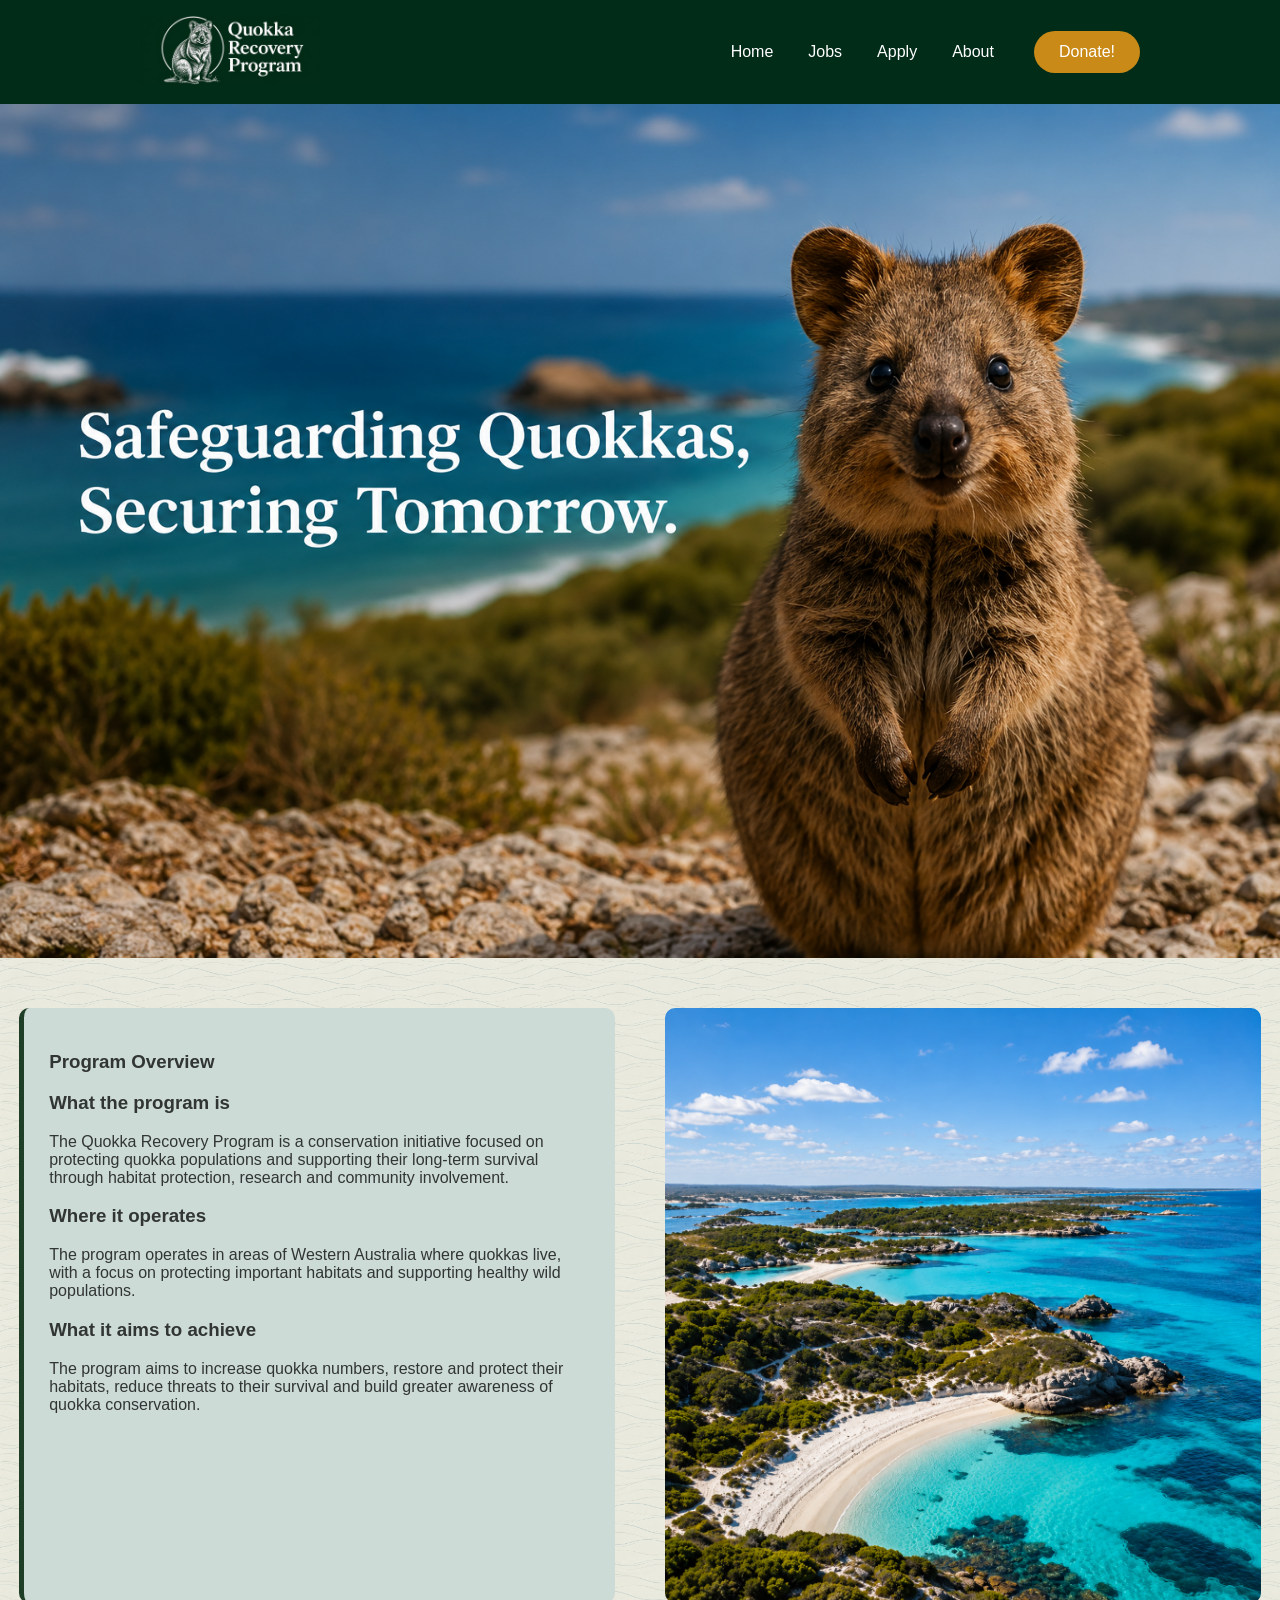
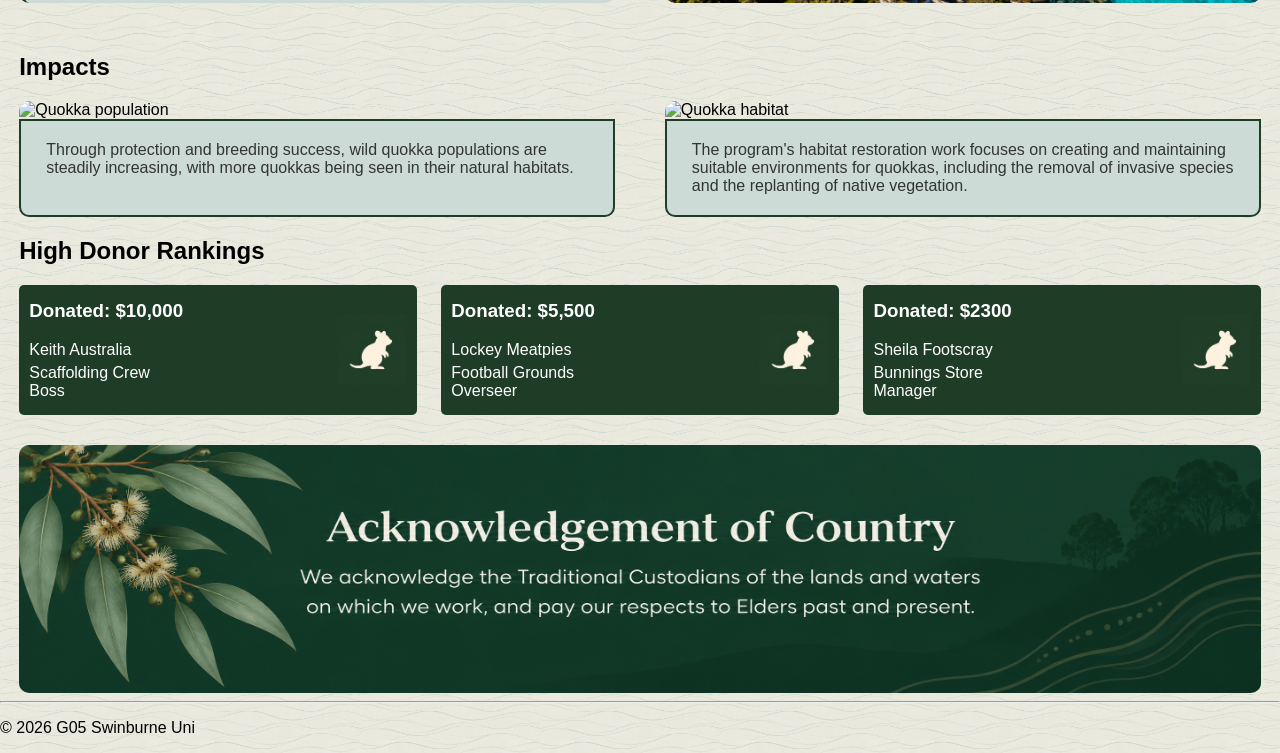
==== index.html @ ae1a2f09 "Fixed css layout issues on index" ====
<!DOCTYPE html>
<html lang="en">
<head>
  <meta charset="UTF-8">
  <meta name="viewport" content="width=device-width, initial-scale=1.0">
  <meta name="description" content="G05 recruitment website for an environmental conservation organisation.">
  <title>Home - G05 Recruitment Website</title>
  <link rel="stylesheet" href="styles.css">
</head>
<body>


    <header>
        <div class="header-content">

            <a href="index.html">
                <img class="logo" src="images/quokka_logo.png" alt="Quokka Recovery Program">
            </a>

            <nav>
                <a href="index.html">Home</a>
                <a href="jobs.html">Jobs</a>
                <a href="apply.html">Apply</a>
                <a href="about.html">About</a>
            </nav>

            <a class="donate-button" href="#">Donate!</a>

        </div>
    </header>

    <section id="introduction">

        <figure>
            <img src="images/Safeguarding_quokas.png"
                    alt="Quokka Recovery Program" />
        </figure>
    </section>



    <main>




        <section id="overview">

            <article>
                <h1>Program Overview</h1>

                <h3>What the program is</h3>
                <p>
                    The Quokka Recovery Program is a conservation initiative focused on protecting quokka populations and supporting their long-term survival through habitat protection, research and community involvement.
                </p>

                <h3>Where it operates</h3>
                <p>
                    The program operates in areas of Western Australia where quokkas live, with a focus on protecting important habitats and supporting healthy wild populations.
                </p>

                <h3>What it aims to achieve</h3>
                <p>
                    The program aims to increase quokka numbers, restore and protect their habitats, reduce threats to their survival and build greater awareness of quokka conservation.
                </p>
            </article>

            <figure>
                <img src="images/Island_vista.png"
                     alt="Quokka Recovery Program activities" />
            </figure>

        </section>


        <section id="impacts">

            <h1>Impacts</h1>

            <div class="impact-container">
                <article>
                    <figure>
                        <img src="images/increasing_population.png"
                            alt="Quokka population" />
                    </figure>

                    <p>
                        Through protection and breeding success, wild quokka populations are steadily increasing, with more quokkas being seen in their natural habitats.
                    </p>
                </article>


                <article>
                    <figure>
                        <img src="images/restoring_habitats.png"
                            alt="Quokka habitat" />
                    </figure>

                    <p>
                        The program's habitat restoration work focuses on creating and maintaining suitable environments for quokkas, including the removal of invasive species and the replanting of native vegetation.
                    </p>
                </article>
            </div>
        </section>

<!-- Adding inline styles for the donor section to satisfy the requirement -->
        <section id="donors">  

            <h1>High Donor Rankings</h1>
            <div class="donor-container">
            <article style="display: flex; justify-content: space-between; align-items: center; background-color: #1F3C27; color: white; padding: 10px; border-radius: 5px;">
                
                <div>
                    <h3>Donated: $10,000</h3>
                    <p>Keith Australia</p>
                    <p>Scaffolding Crew <br>Boss</p>
                </div>

                <img src="images/sillouhette.png"
                    alt="placeholder"
                    style="width: 70px; height: 70px; object-fit: contain; margin-left: 5px; flex-shrink: 0;">
            </article>
            <article style="display: flex; justify-content: space-between; align-items: center; background-color: #1F3C27; color: white; padding: 10px; border-radius: 5px;">
                
                <div>
                    <h3>Donated: $5,500</h3>
                    <p>Lockey Meatpies</p>
                    <p>Football Grounds <br>Overseer</p>
                </div>

                <img src="images/sillouhette.png"
                    alt="placeholder"
                    style="width: 70px; height: 70px; object-fit: contain; margin-left: 15px; flex-shrink: 0;">
            </article>
            <article style="display: flex; justify-content: space-between; align-items: center; background-color: #1F3C27; color: white; padding: 10px; border-radius: 5px;">
                
                <div>
                    <h3>Donated: $2300</h3>
                    <p>Sheila Footscray</p>
                    <p>Bunnings Store <br>Manager</p>
                </div>

                <img src="images/sillouhette.png"
                    alt="placeholder"
                    style="width: 70px; height: 70px; object-fit: contain; margin-left: 15px; flex-shrink: 0;">
            </article>
            </div>


        </section>


        <section id="acknowledgement">

            <img src="images/acknowledgement.png"
                alt="Acknowledgement of Country"
                style="border-radius: 10px;">

        </section>

    </main>

  <footer>
    <hr>
    <p>&copy; 2026 G05 Swinburne Uni</p>
  </footer>
</body>
</html>
---- styles.css ----
main {
    width: 97%;
    max-width: 1400px;
    margin: 0 auto;
}

html,
body {
    margin: 0;
    padding: 0;
}

header {
    background-color: #002C18;
    width: 100vw; /*   100% of the viewport width */
    margin-left: calc(50% - 50vw); /* calc 50% of the viewport width and subtract 50% of the parent element's width to center the nav */
}

.header-content {
    width: 90%;
    max-width: 1000px;
    margin: 0 auto;
    padding: 15px 0;

    display: flex;
    align-items: center;
}

.logo {
    width: 180px;
    height: auto;
}

nav {
    display: flex;
    gap: 35px;
    margin-left: auto;
}

nav a {
    color: white;
    text-decoration: none;
}

nav a:hover {
    background-color: #143A2F;
}

.donate-button {
    margin-left: 40px;

    background-color: #C98A17;
    color: white;
    padding: 12px 25px;
    border-radius: 25px;
    text-decoration: none;
}

.donate-button:hover {
    background-color: #A96F0D;
}

body {
  
    font-family: 'Trebuchet MS', 'Lucida Sans Unicode', 'Lucida Grande', 'Lucida Sans', Arial, sans-serif;
    background-color: #ffffff;

    background-image: url("images/waves-pattern.png");
    background-repeat: repeat;
    background-size: 180px;
    }




/* =======================================================
        For the homepage
========================================================*/
/* -------------------- */
/*  introduction */
/* -------------------- */

#introduction {
    margin-top: 0;
}

#introduction figure {
    margin: 0;
}

#introduction img {
    display: block;
    width: 100vw; /*   100% of the viewport width */
    margin-left: calc(50% - 50vw);
    height: auto;
}


/* -------------------- */
/* Program overview     */
/* -------------------- */

#overview {
    margin-top: 50px;

    /* Grid creates two equal columns with a consistent gap between them.
       This keeps the article and image aligned along the same centre line. */
    display: grid;
    grid-template-columns: 1fr 1fr;

    /* Creates the vertical strip of space between the two columns. */
    gap: 4%;

    /* Makes both grid items stretch to the same row height. */
    align-items: stretch;
}

#overview article {
    width: 100%;

    /* box-sizing ensures the padding and border are included
       inside the element's total width and height. */
    box-sizing: border-box;

    padding: 25px;

    background-color: #cddbd7;
    color: #313534;

    border-radius: 10px;
    border-left: 5px solid #1E3E27;
}

#overview figure {
    width: 100%;
    margin: 0;

    border-radius: 10px;

    /* Hides any part of the image that extends past
       the rounded edges of the figure. */
    overflow: hidden;
}

#overview img {
    width: 100%;
    height: 100%;

    /* Fills the figure without stretching the image.
       Parts of the image may be cropped if necessary. */
    object-fit: cover;

    /* Removes the small inline-image gap that browsers
       can otherwise leave underneath an image. */
    display: block;
}


/* -------------------- */
/* Impacts              */
/* -------------------- */

#impacts {
    margin-top: 50px;
}

#impacts .impact-container {
    /* Uses the same two-column grid as the overview section,
       so all four elements stay aligned around the same centre line. */
    display: grid;
    grid-template-columns: 1fr 1fr;

    /* Matches the overview gap so the whitespace lines up vertically. */
    gap: 4%;

    /* Makes both impact cards the same height if their
       content lengths are slightly different. */
    align-items: stretch;
}

#impacts article {
    width: 100%;
    margin: 0;

    /* Keeps padding and borders, if added later,
       inside the width of the grid column. */
    box-sizing: border-box;

    /* Flexbox is used inside each card so the image and
       text are arranged vertically as one unit. */
    display: flex;
    flex-direction: column;
}

#impacts figure {
    /* Making sure that the figure doesn't have margins
       so that it aligns properly with the article. */
    margin: 0;
}

#impacts img {
    width: 100%;

    /* Removes the default inline-image gap underneath the image. */
    display: block;

    border-radius: 10px 10px 0 0;
}

#impacts h3 {
    color: #1B4D3E;
}

#impacts article p {
    margin: 0;

    background-color: #cddbd7;
    color: #313534;

    padding: 20px 25px;

    border: 2px solid #1E3E27;

    /* Only round the bottom corners so the text section
       connects seamlessly to the square-bottomed image. */
    border-radius: 0 0 10px 10px;

    /* Makes both text areas stretch evenly if one has more text. */
    flex-grow: 1;
}


/* -------------------- */
/* Donor rankings       */
/* -------------------- */

#donors .donor-container {
    display: flex;

    /* Keeps all three donor cards in one row. */
    flex-wrap: nowrap;

    /* Creates even space between the cards. */
    gap: 2%;

    /* Centers the group of cards within the page. */
    justify-content: center;

    align-items: stretch;
}

#donors article {
    /* Each card takes an equal share of the available row width. */
    flex: 1;

    /* Prevents them from growing too wide. */
    max-width: 32%;

    margin: 0;
    padding: 1%;

    background-color: #1F3C27;
    color: white;

    border: none;
    border-radius: 10px;

    box-sizing: border-box;
}

#donors h3 {
    margin-top: 5px;
}

#donors p {
    margin: 5px 0;
}


/* -------------------- */
/* Acknowledgement      */
/* -------------------- */

#acknowledgement {
    clear: both;
    margin-top: 30px;
}

#acknowledgement img {
    width: 100%;
    display: block;
    border-radius: 10px;
}



/* =============================================
       For the about page
============================================= */


/* About page */

#about-title {
    background-color: #1B4D3E;
    border-left: 5px solid rgb(64, 87, 81);
    color: white;
    padding: 30px;
    border-radius: 10px;
    margin-top: 40px;
    margin-bottom: 30px;
}

#team {
    display: flex;
    justify-content: space-between;
    margin-top: 40px;
    gap: 20px
}

#team article {
    width: 45%;
    background-color: #cddbd7;
    color: #313534;
    padding: 30px;
    border-radius: 10px;
    border-left: 5px solid #88aba1;
}

#team article h1 {
    color: #1B4D3E;
}

#team article h2 {
    color: #1B4D3E;
}

#team figure {
    width: 48%;
    margin: 0;
}

#team figure img {
    width: 100%;
}


/* Quotes + fun facts */

#team-details {
    display: flex; /* Flexbox layout - arranges all the child elements in a row */
    /* Maybe I should have done the floated elements with flexbox too*/
    justify-content: space-between; /* Makes space between child elements evenly */
    margin-top: 50px;
    gap: 20px;
}

#team-details article {
    width: 45%;
    background-color: #cddbd7;
    color: #313534;
    padding: 30px;
    border-radius: 10px;
    border-left: 5px solid #88aba1;
}

#team-details article h2 {
    color: #1B4D3E;
}

#team-details article h3 {
    color: #1B4D3E;
}

#team-details table {
    width: 48%;
    border-collapse: collapse; /* Makes all the borders in the table collapse into a single border instead of having double borders */
    background-color: #cddbd7;
    border-radius: 10px;
    overflow: hidden;
}

#team-details th,
#team-details td {
    border: 1px solid black;
    padding: 15px;
}

#team-details thead th {
    background-color: #1B4D3E;
    color: white;
}

#team-details tbody th {
    color: #1B4D3E;
    background-color: #cddbd7;
}

#team-details tbody td {
    color: #313534;
}


/* Definition list spacing */
/* dt = definition term
dd = definition description */

dt {
    margin-top: 20px;
}

dd {
    margin-top: 5px;
}

#team article dt:hover {
    color: #C98A17;
}


/* =============================================
       For the jobs page
============================================= */

.apply-here {
    background-color: rgb(129, 86, 7);
    color: white;
    padding: 15px 25px;
    border-radius: 5px;
    text-decoration: none;
    margin-left: 20px;
    font-weight: bold;
    border-left: 5px solid rgb(102, 68, 5);
}

.apply-here:hover {
    background-color: rgb(102, 68, 5);
    border-left: 5px solid rgb(92, 61, 4);
}

.jobs-grid {
    display: grid;
    grid-template-columns: 1fr 1fr;
    gap: 20px;
}

.job-title-row {
    display: flex;
    align-items: center;
    justify-content: flex-start;
}

.job-heading {
    margin: 0;
    color: #1B4D3E;
}

#jobs-title {
    background-color: #1B4D3E;
    border-left: 5px solid rgb(64, 87, 81);
    color: white;
    padding: 30px;
    border-radius: 10px;
    margin-top: 40px;
    margin-bottom: 30px;
}

.job-block{
    background-color: #cddbd7;
    color: #313534;
    padding: 30px;
    margin-bottom: 30px;
    border-radius: 10px;
    border-left: 5px solid #88aba1;
}

#jobs-title h1{
    color: white;
}

#jobs-info {
    width: 25%;
    margin: 30px 3% 30px 0;
    padding: 20px;
    background-color: #a7d4c7;
    border-left: 5px solid #88aba1;
    border-radius: 10px;
    float: left;
}

#jobs-info h2 {
    color: #1B4D3E;
}

.jobs-image {
    border-radius: 10px;
    text-align: center;
    overflow: hidden;
}

.jobs-image img{
    width: 100%;
    height: 400px;
    object-fit: cover;
    display: block;
}

/* =============================================
       For the apply page
============================================= */

#apply-title {
    background-color: #1B4D3E;
    border-left: 5px solid rgb(64, 87, 81);
    color: white;
    padding: 30px;
    border-radius: 10px;
    margin-top: 40px;
    margin-bottom: 15px;
}

.apply-introduction {
    background-color: #a7d4c7;
    color: #313534;
    padding: 20px;
    border-left: 5px solid #88aba1;
    border-radius: 10px;
    margin-bottom: 30px;
}

#application-form {
    display: flex;
    flex-direction: column;
    gap: 20px;
    margin-bottom: 40px;
}

.application-section {
    background-color: #cddbd7;
    color: #313534;
    padding: 25px;
    margin-bottom: 25px;
    border: none;
    border-left: 5px solid #88aba1;
    border-radius: 10px;
}

.application-section legend {
    background-color: #1B4D3E;
    color: white;
    padding: 10px 20px;
    border-radius: 5px;
    font-weight: bold;
}

.application-section label {
    color: #313534;
    font-weight: bold;
}

.application-section input[type="text"],
.application-section input[type="email"],
.application-section select,
.application-section textarea {
    padding: 10px;
    margin-left: 10px;
    border: 1px solid #88aba1;
    border-radius: 5px;

}

.application-section textarea {
    margin-left: 0;
    margin-top: 10px;
    width: 90%;
    max-width: 600px;
}

.application-section input[type="radio"],
.application-section input[type="checkbox"] {
    margin-right: 5px;
}

.application-section p label {
    margin-right: 20px;
}

#form-buttons {
    margin-top: 30px;
}

#form-buttons input[type="submit"] {
    background-color: rgb(129, 86, 7);
    color: white;
    padding: 15px 25px;
    border: none;
    border-left: 5px solid rgb(102, 68, 5);
    border-radius: 5px;
    font-weight: bold;
    cursor: pointer;
}

#form-buttons input[type="submit"]:hover {
    background-color: rgb(102, 68, 5);
    border-left: 5px solid rgb(92, 61, 4);
}

#form-buttons input[type="reset"] {
    background-color: #1B4D3E;
    color: white;
    padding: 15px 25px;
    border: none;
    border-radius: 5px;
    font-weight: bold;
    margin-left: 10px;
    cursor: pointer;
}

#form-buttons input[type="reset"]:hover {
    background-color: #143A2F;
}
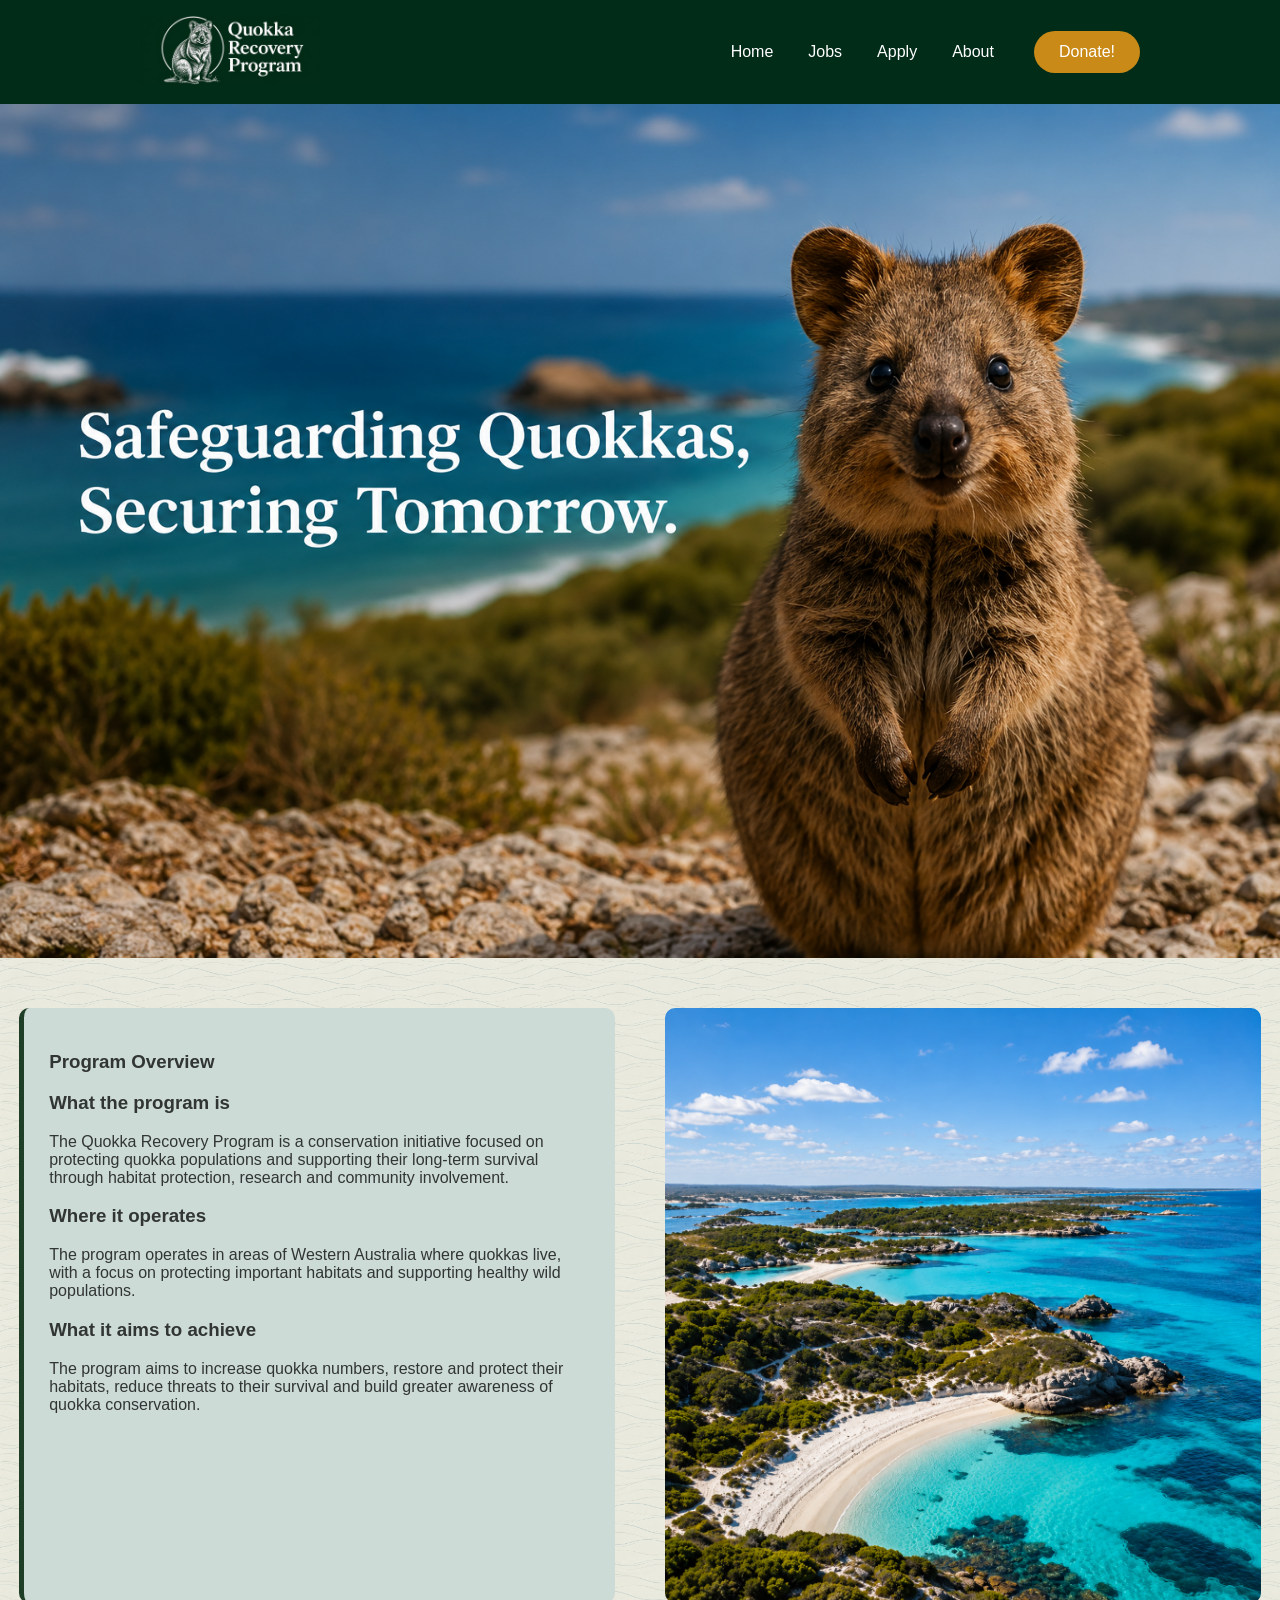
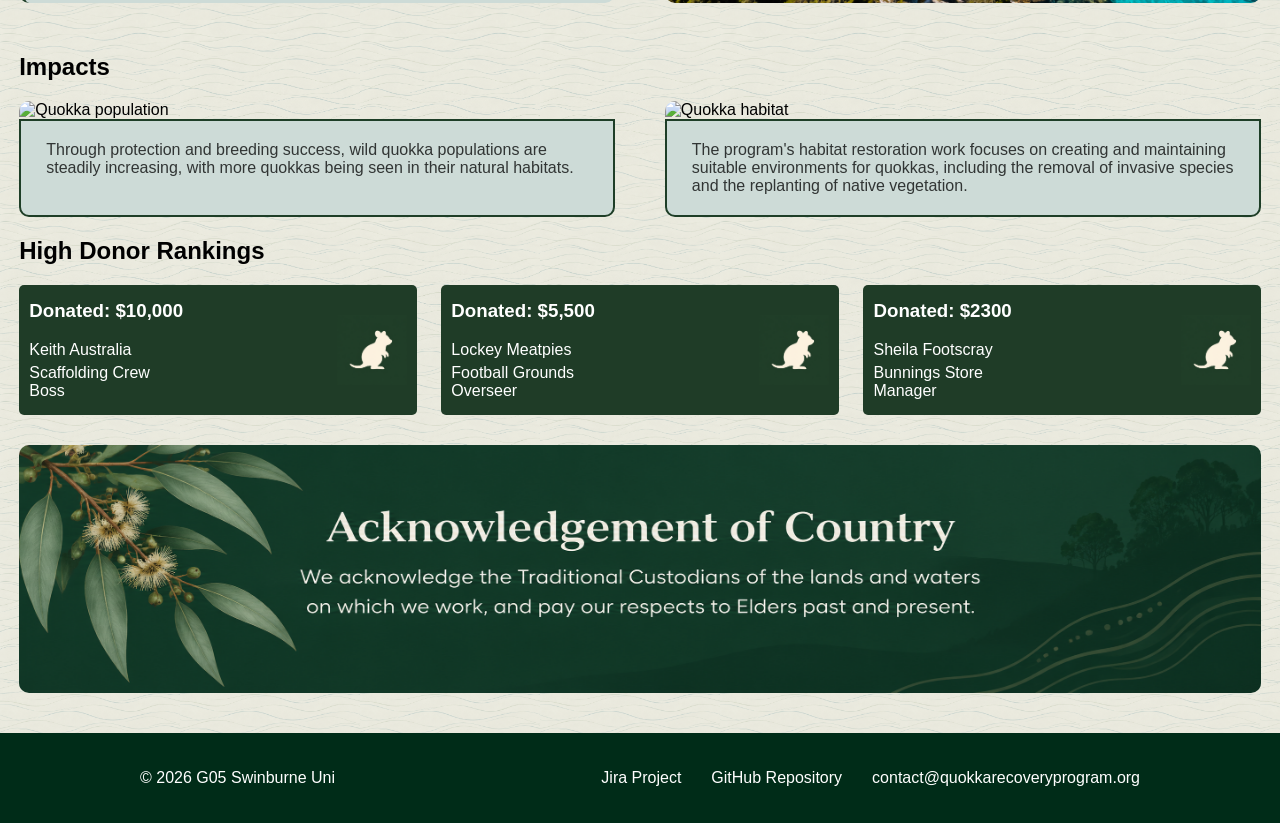
==== commit c900ddcf: "Added Footer HTML and CSS" ====
--- a/index.html
+++ b/index.html
@@ -160,9 +160,26 @@
 
     </main>
 
-  <footer>
-    <hr>
-    <p>&copy; 2026 G05 Swinburne Uni</p>
-  </footer>
+<footer>
+    <div class="footer-content">
+        <p>&copy; 2026 G05 Swinburne Uni</p>
+
+        <div class="footer-links">
+            <a href="https://g05-applied-web-project.atlassian.net/jira/software/projects/SCRUM/boards/1"
+               target="_blank">
+                Jira Project
+            </a>
+
+            <a href="https://github.com/106009537/g05-applied-web-project.git"
+               target="_blank">
+                GitHub Repository
+            </a>
+
+            <a href="mailto:106009537@student.swin.edu.au">
+                contact@quokkarecoveryprogram.org
+            </a>
+        </div>
+    </div>
+</footer>
 </body>
 </html>
--- a/styles.css
+++ b/styles.css
@@ -71,6 +71,39 @@
     }
 
 
+
+
+footer {
+    background-color: #002C18;
+    color: white;
+    margin-top: 40px;
+}
+
+.footer-content {
+    width: 90%;
+    max-width: 1000px;
+    margin: 0 auto;
+
+    display: flex;
+    justify-content: space-between;
+    align-items: center;
+
+    padding: 20px 0;
+}
+
+.footer-links {
+    display: flex;
+    gap: 30px;
+}
+
+.footer-links a {
+    color: white;
+    text-decoration: none;
+}
+
+.footer-links a:hover {
+    text-decoration: underline;
+}
 
 
 /* =======================================================
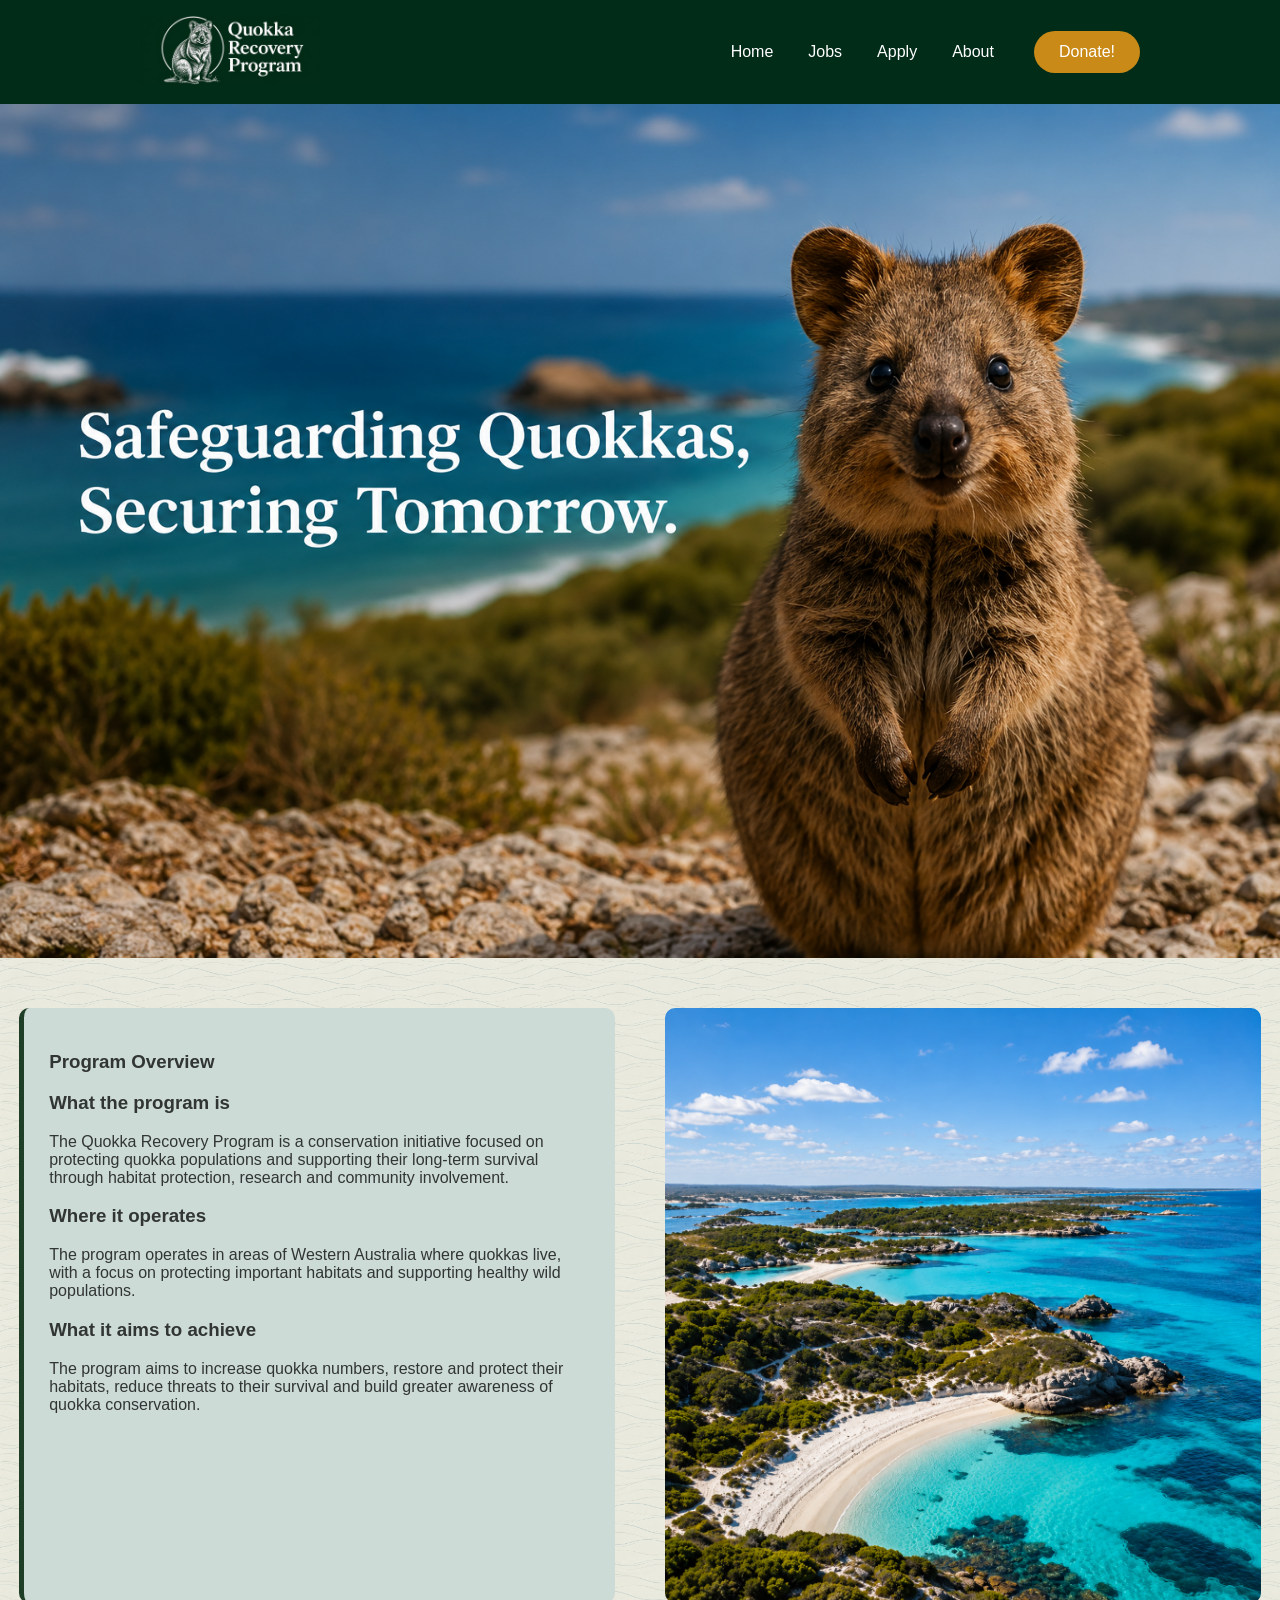
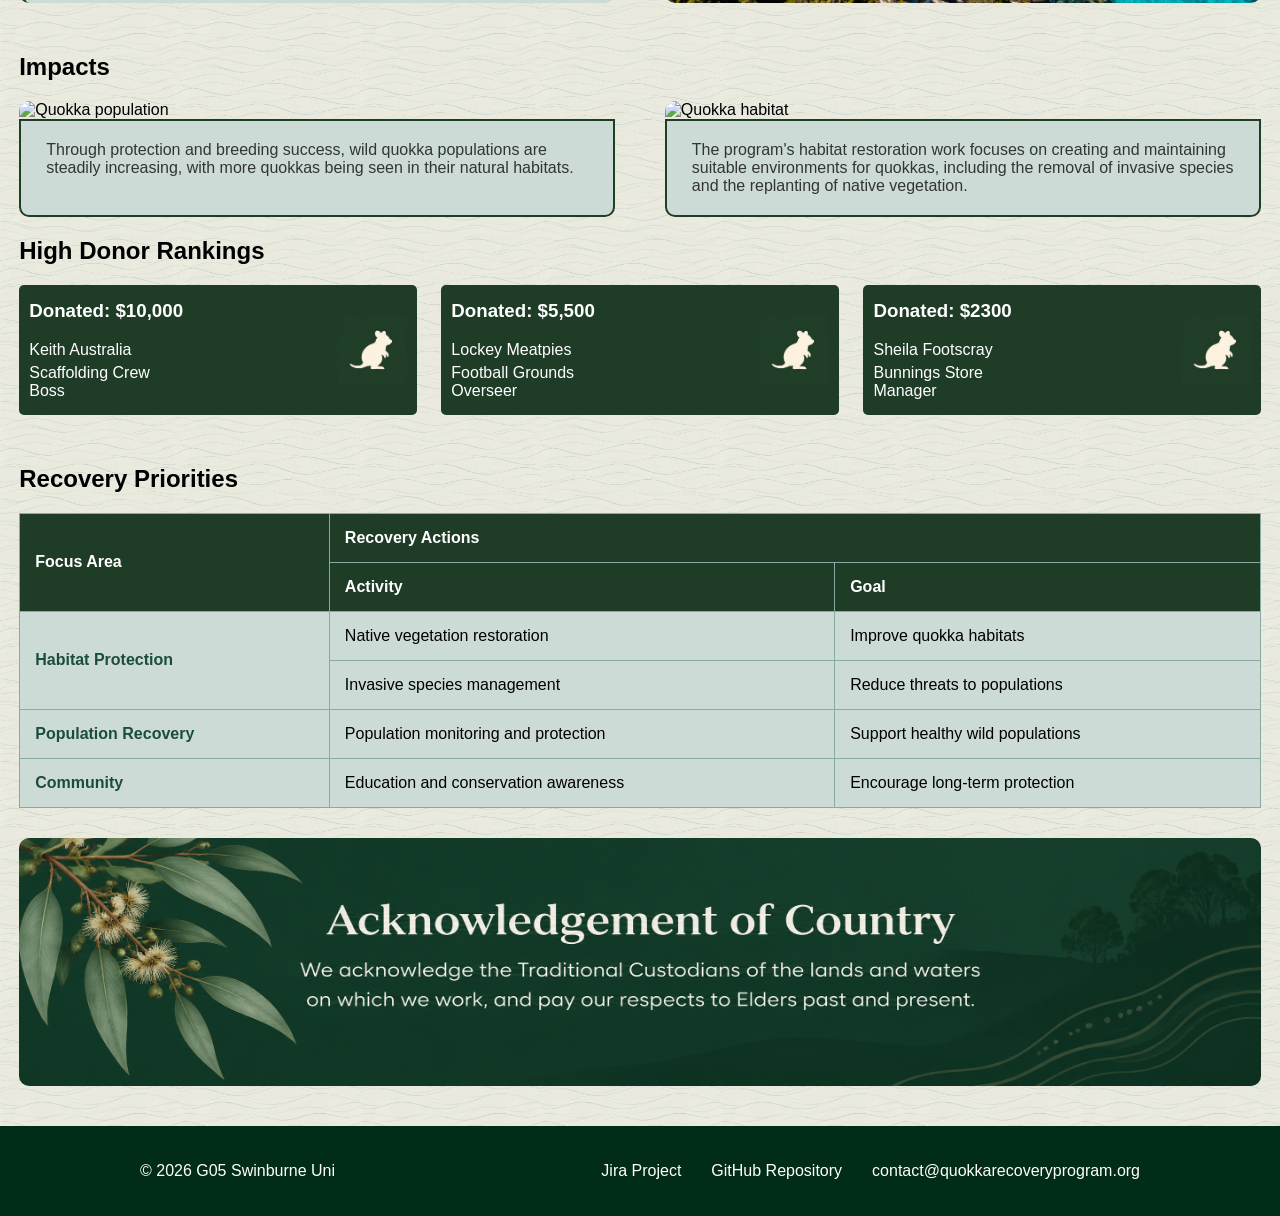
==== commit 3a5f7d4e: "Added table to index" ====
--- a/index.html
+++ b/index.html
@@ -145,9 +145,50 @@
                     style="width: 70px; height: 70px; object-fit: contain; margin-left: 15px; flex-shrink: 0;">
             </article>
             </div>
-
-
-        </section>
+    
+
+        </section>
+
+        <section id="recovery-table">
+    <h2>Recovery Priorities</h2>
+
+    <table>
+        <thead>
+            <tr>
+                <th rowspan="2">Focus Area</th>
+                <th colspan="2">Recovery Actions</th>
+            </tr>
+            <tr>
+                <th>Activity</th>
+                <th>Goal</th>
+            </tr>
+        </thead>
+
+        <tbody>
+            <tr>
+                <th rowspan="2">Habitat Protection</th>
+                <td>Native vegetation restoration</td>
+                <td>Improve quokka habitats</td>
+            </tr>
+            <tr>
+                <td>Invasive species management</td>
+                <td>Reduce threats to populations</td>
+            </tr>
+
+            <tr>
+                <th>Population Recovery</th>
+                <td>Population monitoring and protection</td>
+                <td>Support healthy wild populations</td>
+            </tr>
+
+            <tr>
+                <th>Community</th>
+                <td>Education and conservation awareness</td>
+                <td>Encourage long-term protection</td>
+            </tr>
+        </tbody>
+    </table>
+</section>
 
 
         <section id="acknowledgement">
--- a/styles.css
+++ b/styles.css
@@ -311,6 +311,36 @@
 
 
 /* -------------------- */
+/* Recovery table       */
+/* -------------------- */
+
+#recovery-table {
+    margin-top: 50px;
+}
+
+#recovery-table table {
+    width: 100%;
+    border-collapse: collapse;
+    background-color: #cddbd7;
+}
+
+#recovery-table th,
+#recovery-table td {
+    border: 1px solid #88aba1;
+    padding: 15px;
+    text-align: left;
+}
+
+#recovery-table thead th {
+    background-color: #1F3C27;
+    color: white;
+}
+
+#recovery-table tbody th {
+    color: #1B4D3E;
+}
+
+/* -------------------- */
 /* Acknowledgement      */
 /* -------------------- */
 
@@ -375,6 +405,7 @@
 
 #team figure img {
     width: 100%;
+    border-radius: 10px;
 }
 
 
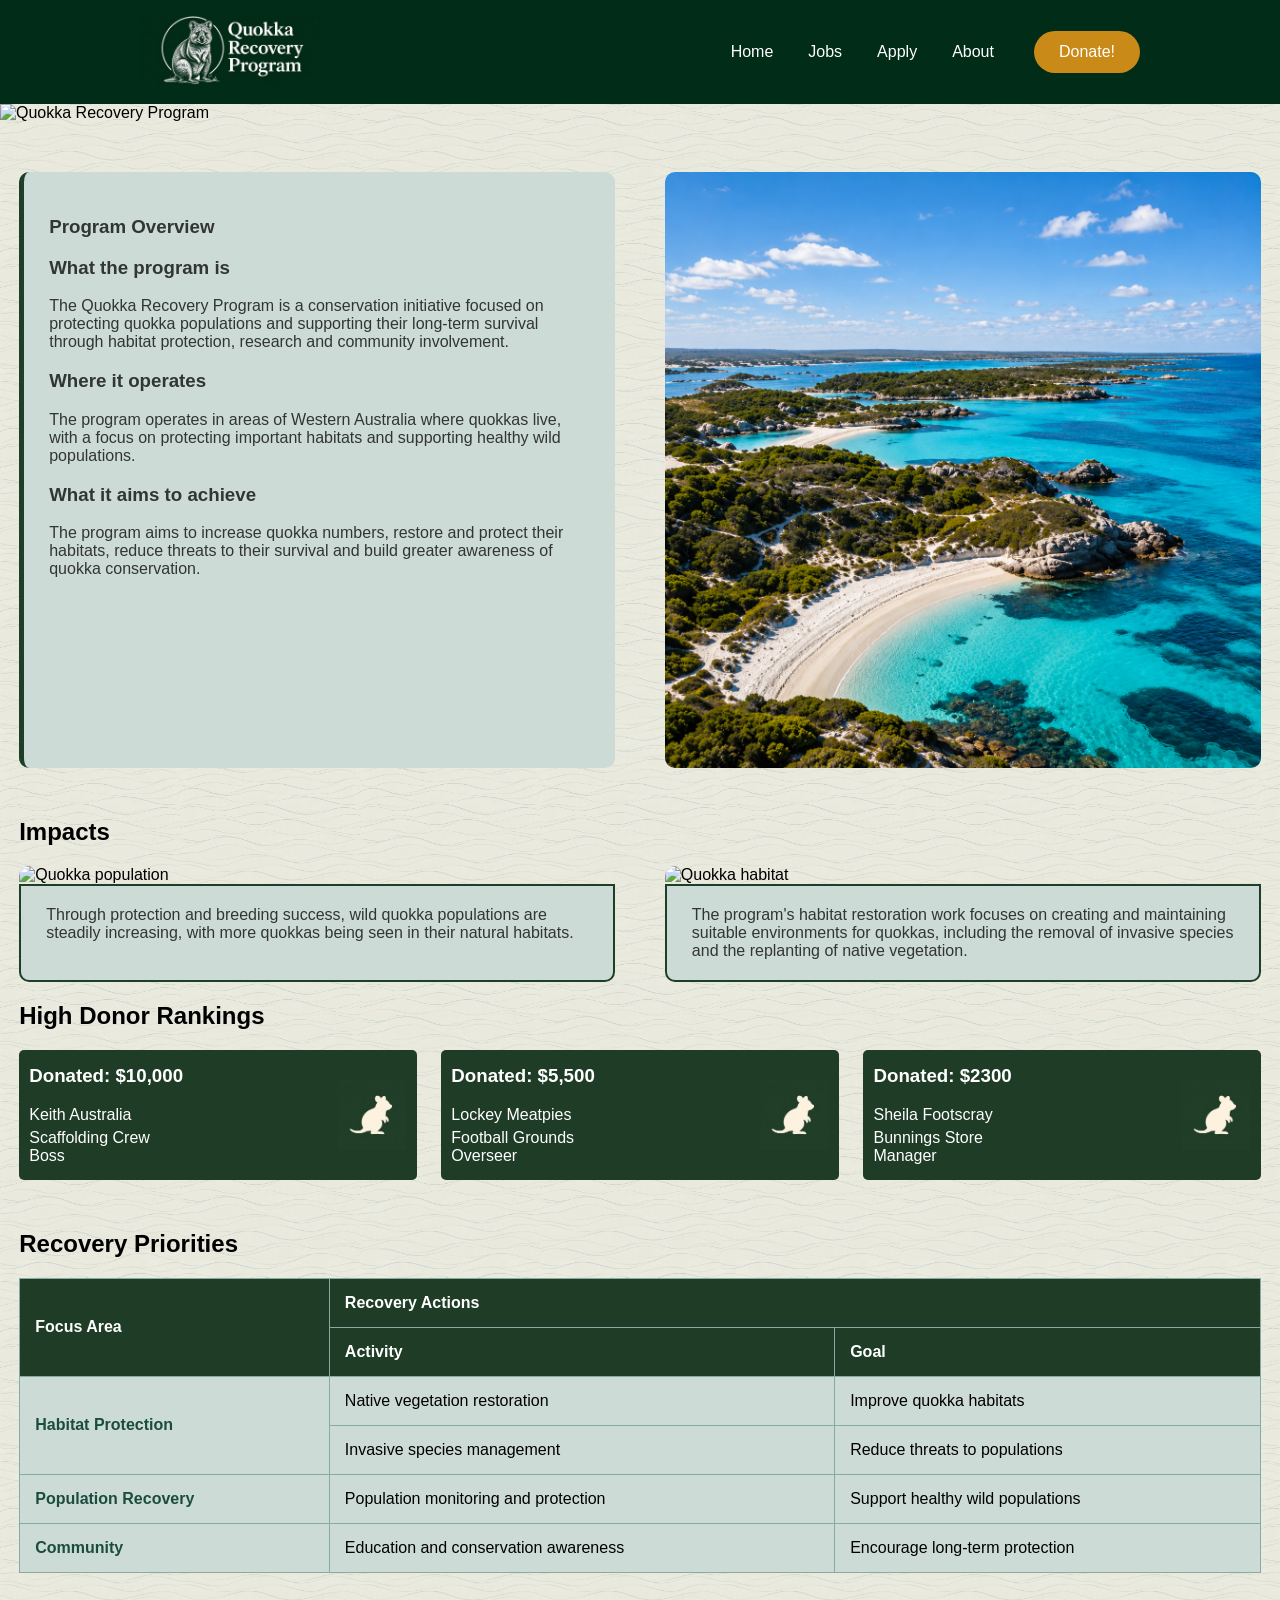
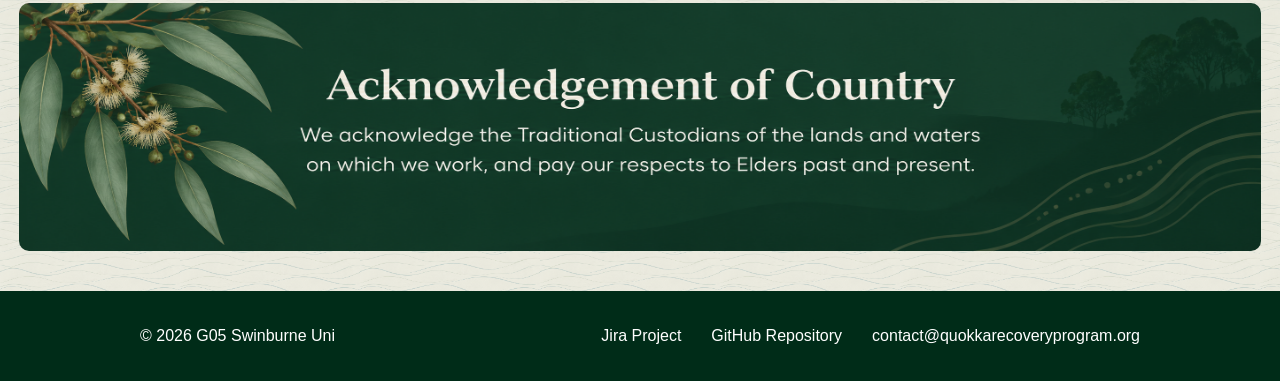
==== commit 6f1df20f: "Changed main image on index" ====
--- a/index.html
+++ b/index.html
@@ -32,7 +32,7 @@
     <section id="introduction">
 
         <figure>
-            <img src="images/Safeguarding_quokas.png"
+            <img src="images/main-image.png"
                     alt="Quokka Recovery Program" />
         </figure>
     </section>
@@ -150,7 +150,7 @@
         </section>
 
         <section id="recovery-table">
-    <h2>Recovery Priorities</h2>
+    <h1>Recovery Priorities</h1>
 
     <table>
         <thead>
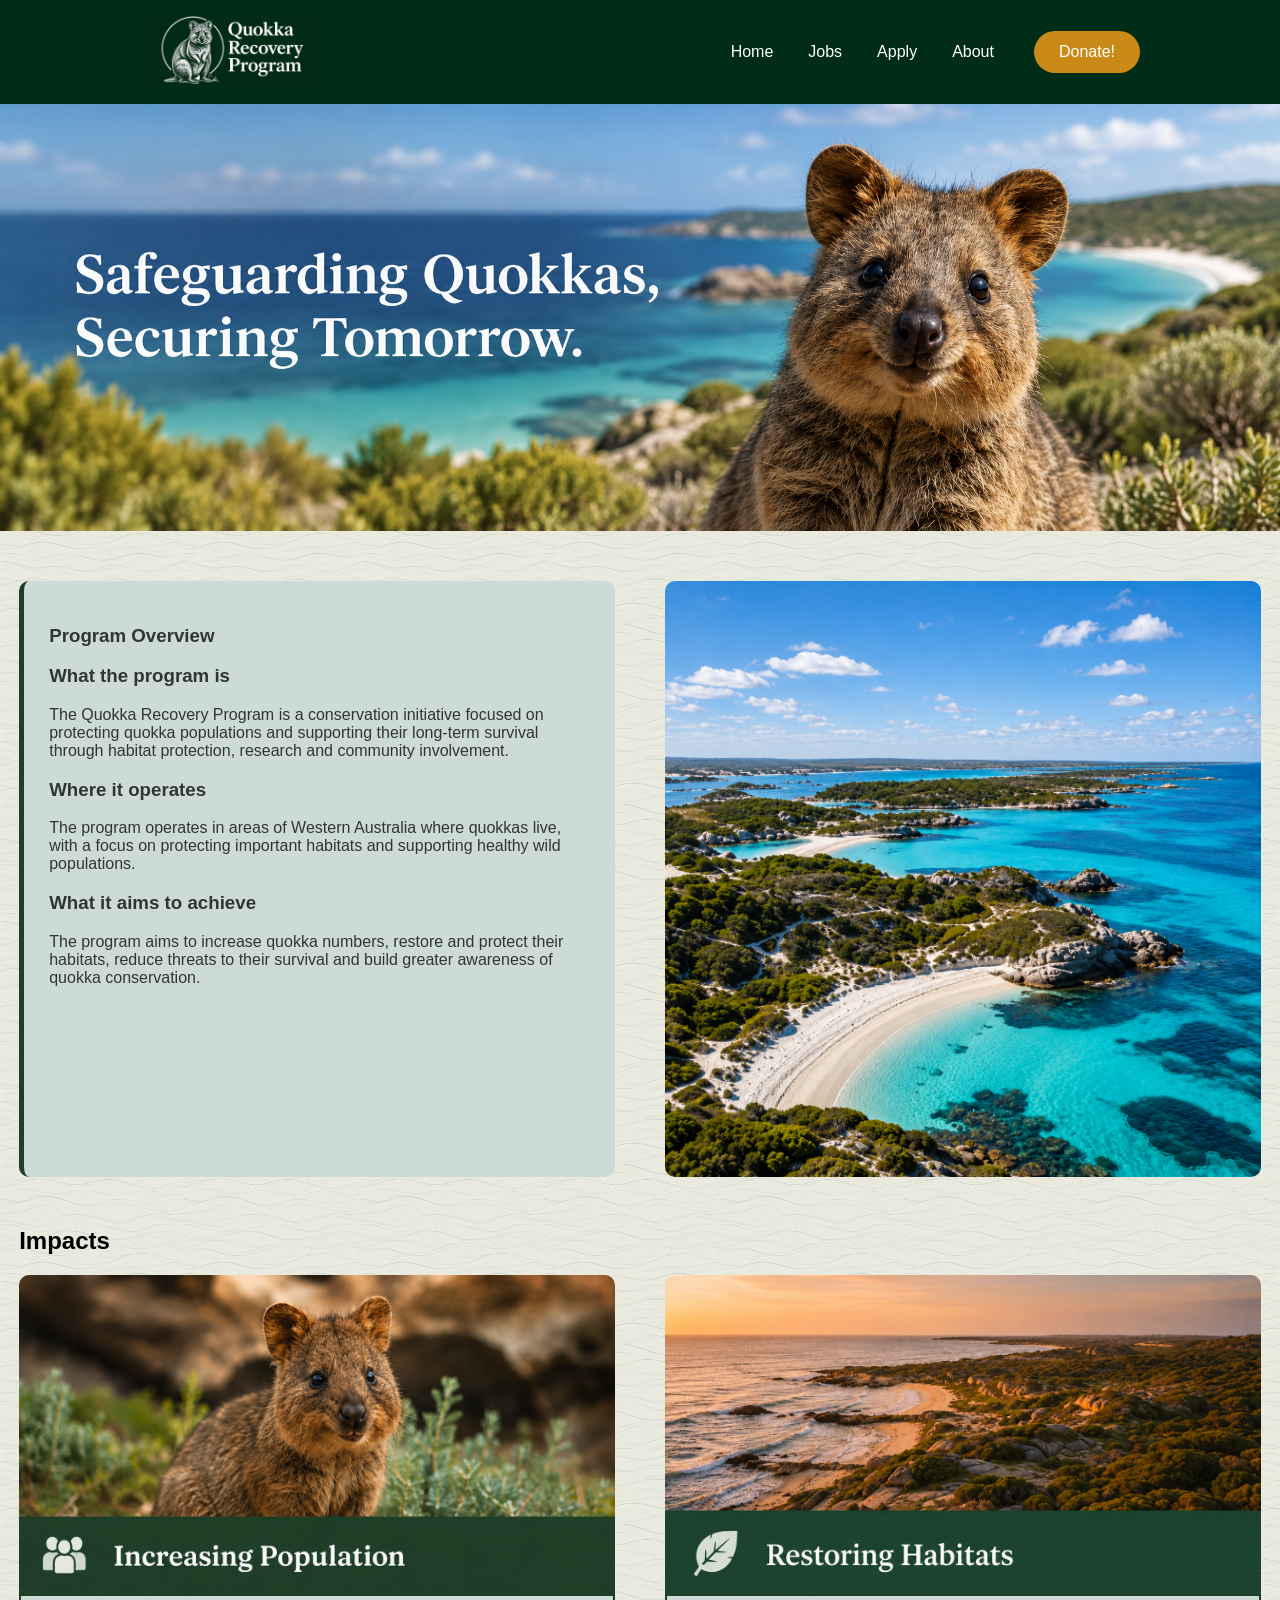
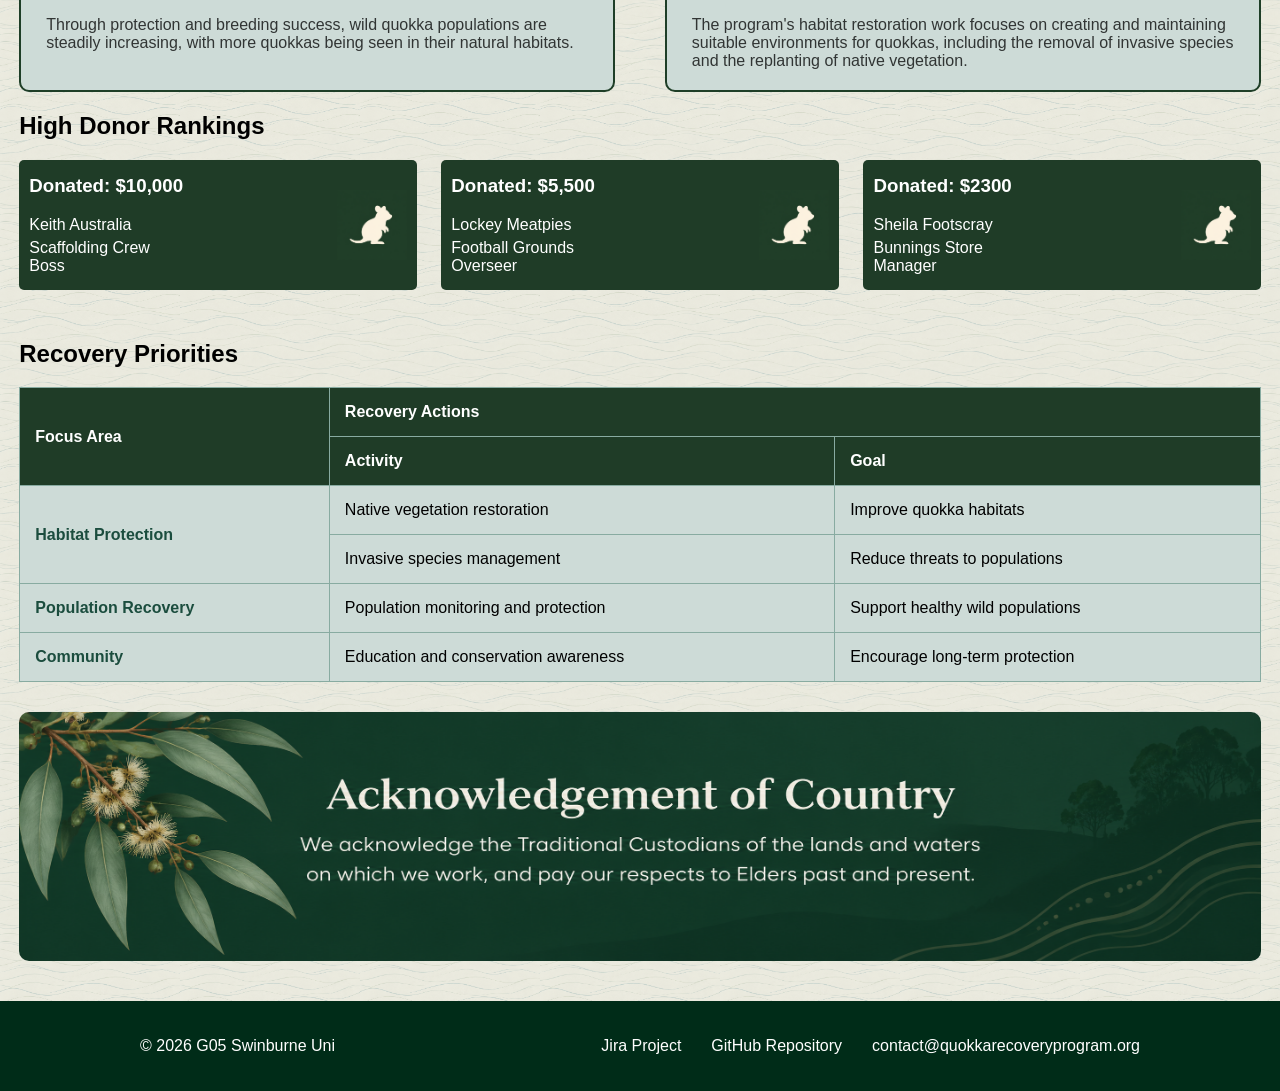
==== commit c5ecdd03: "Fixed Issues Flagged by Accessibility checker with AI, updated readme about this" ====
--- a/index.html
+++ b/index.html
@@ -75,7 +75,7 @@
 
         <section id="impacts">
 
-            <h1>Impacts</h1>
+            <h2>Impacts</h2>
 
             <div class="impact-container">
                 <article>
@@ -106,7 +106,7 @@
 <!-- Adding inline styles for the donor section to satisfy the requirement -->
         <section id="donors">  
 
-            <h1>High Donor Rankings</h1>
+            <h2>High Donor Rankings</h2>
             <div class="donor-container">
             <article style="display: flex; justify-content: space-between; align-items: center; background-color: #1F3C27; color: white; padding: 10px; border-radius: 5px;">
                 
@@ -150,41 +150,42 @@
         </section>
 
         <section id="recovery-table">
-    <h1>Recovery Priorities</h1>
+    <h2>Recovery Priorities</h2>
 
     <table>
         <thead>
             <tr>
-                <th rowspan="2">Focus Area</th>
-                <th colspan="2">Recovery Actions</th>
-            </tr>
-            <tr>
-                <th>Activity</th>
-                <th>Goal</th>
+                <th rowspan="2" scope="col" id="focus">Focus Area</th>
+                <th colspan="2" scope="colgroup" id="actions">Recovery Actions</th>
+            </tr>
+            <tr>
+                <th scope="col" id="activity">Activity</th>
+                <th scope="col" id="goal">Goal</th>
             </tr>
         </thead>
 
         <tbody>
             <tr>
-                <th rowspan="2">Habitat Protection</th>
-                <td>Native vegetation restoration</td>
-                <td>Improve quokka habitats</td>
-            </tr>
-            <tr>
-                <td>Invasive species management</td>
-                <td>Reduce threats to populations</td>
-            </tr>
-
-            <tr>
-                <th>Population Recovery</th>
-                <td>Population monitoring and protection</td>
-                <td>Support healthy wild populations</td>
-            </tr>
-
-            <tr>
-                <th>Community</th>
-                <td>Education and conservation awareness</td>
-                <td>Encourage long-term protection</td>
+                <th rowspan="2" scope="rowgroup" id="habitat">Habitat Protection</th>
+                <td headers="habitat activity">Native vegetation restoration</td>
+                <td headers="habitat goal">Improve quokka habitats</td>
+            </tr>
+
+            <tr>
+                <td headers="habitat activity">Invasive species management</td>
+                <td headers="habitat goal">Reduce threats to populations</td>
+            </tr>
+
+            <tr>
+                <th scope="row" id="population">Population Recovery</th>
+                <td headers="population activity">Population monitoring and protection</td>
+                <td headers="population goal">Support healthy wild populations</td>
+            </tr>
+
+            <tr>
+                <th scope="row" id="community">Community</th>
+                <td headers="community activity">Education and conservation awareness</td>
+                <td headers="community goal">Encourage long-term protection</td>
             </tr>
         </tbody>
     </table>
--- a/styles.css
+++ b/styles.css
@@ -162,6 +162,7 @@
 
     border-radius: 10px;
     border-left: 5px solid #1E3E27;
+    
 }
 
 #overview figure {
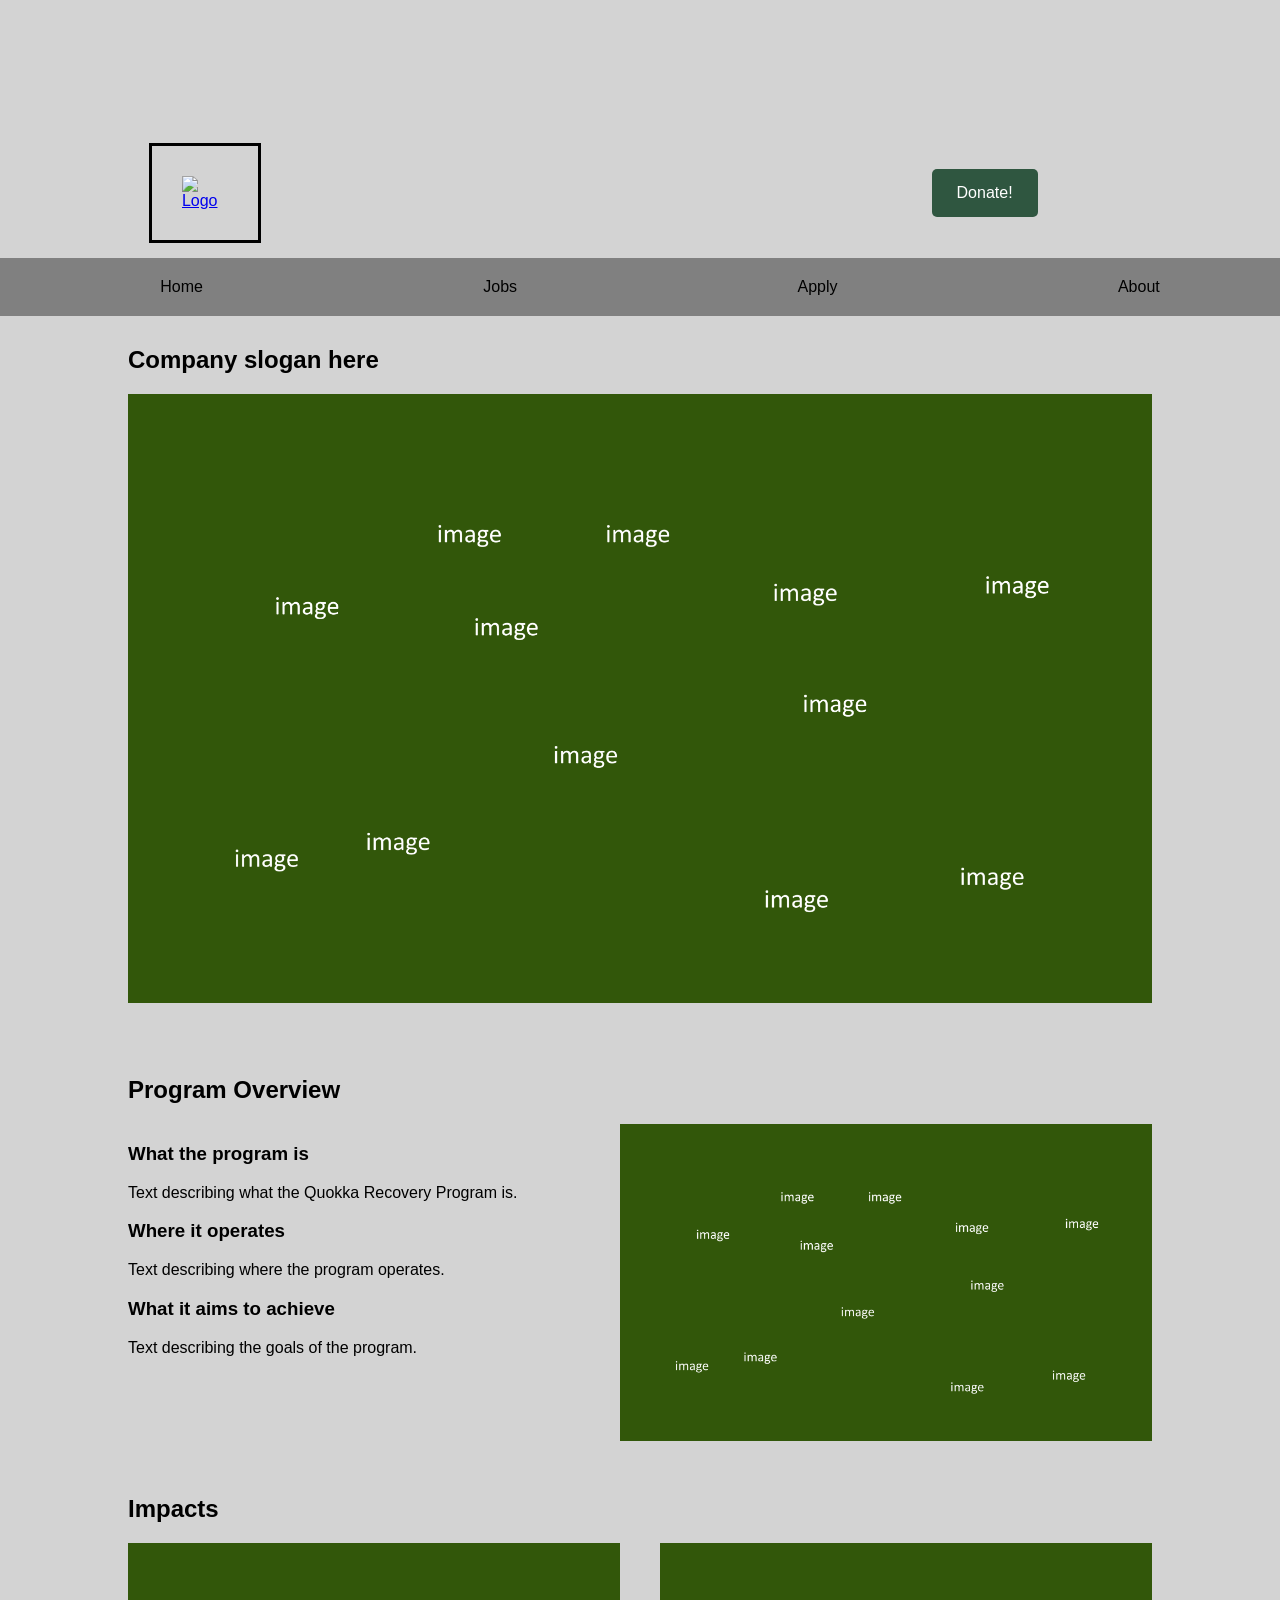
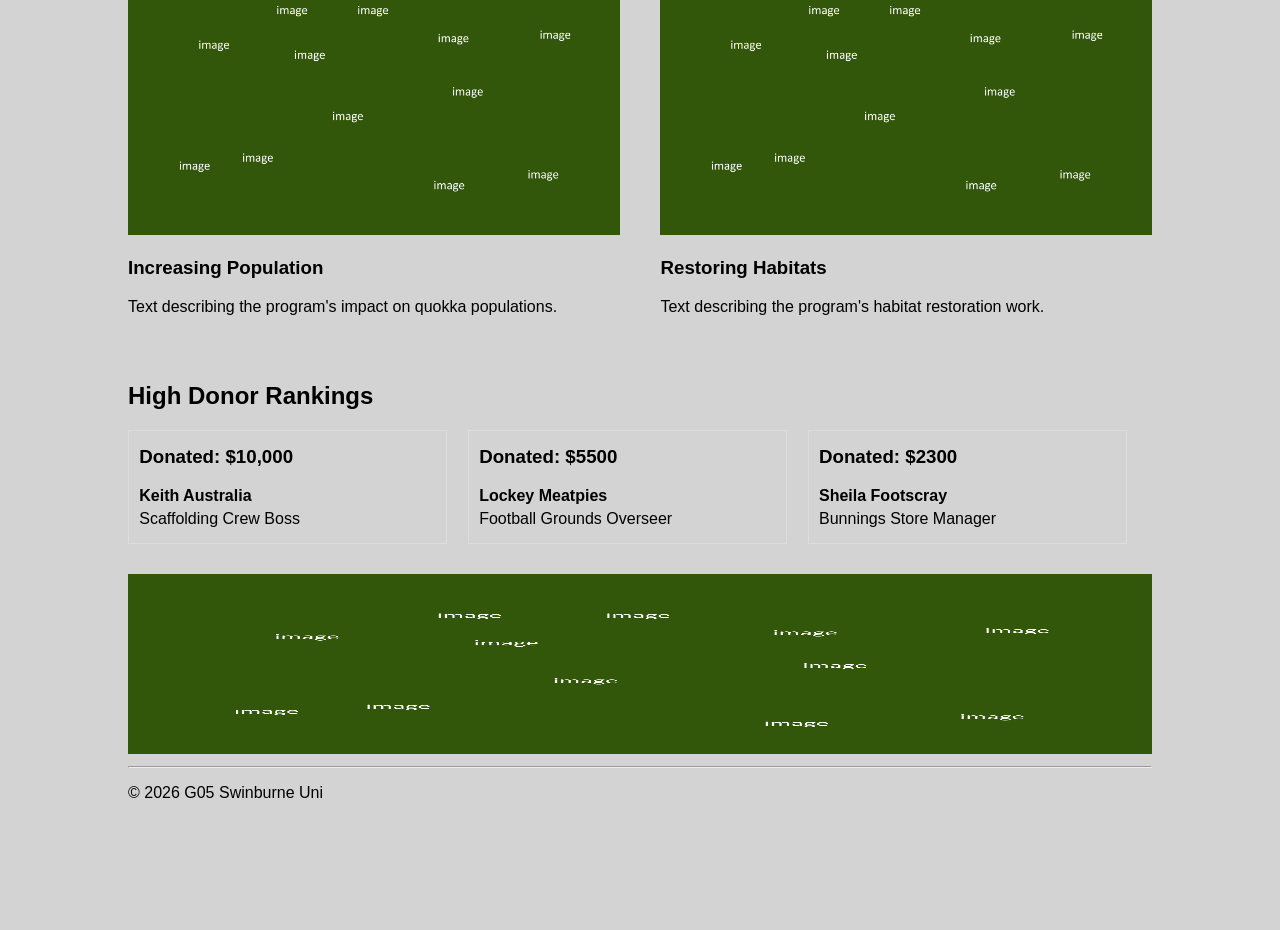
==== commit becaeea2: "Megre remote changes and resolve conflicts" ====
--- a/index.html
+++ b/index.html
@@ -10,63 +10,71 @@
 <body>
 
 
-    <header>
-        <div class="header-content">
+  <header>
 
-            <a href="index.html">
-                <img class="logo" src="images/quokka_logo.png" alt="Quokka Recovery Program">
-            </a>
+      <div class="header-top">
 
-            <nav>
-                <a href="index.html">Home</a>
-                <a href="jobs.html">Jobs</a>
-                <a href="apply.html">Apply</a>
-                <a href="about.html">About</a>
-            </nav>
+          <a href="index.html">
+              <img
+                  class="logo"
+                  src=""
+                  alt="Logo">
+          </a>
 
-            <a class="donate-button" href="#">Donate!</a>
+          <a class="donate-button" href="#">
+              Donate!
+          </a>
 
-        </div>
-    </header>
+      </div>
 
-    <section id="introduction">
+      <nav>
+          <a href="index.html">Home</a>
+          <a href="jobs.html">Jobs</a>
+          <a href="apply.html">Apply</a>
+          <a href="about.html">About</a>
+      </nav>
 
-        <figure>
-            <img src="images/main-image.png"
-                    alt="Quokka Recovery Program" />
-        </figure>
-    </section>
+  </header>
+
+
 
 
 
     <main>
 
+        <section id="introduction">
+            <h1>Company slogan here</h1>
 
+            <figure>
+                <img src="images/placeholder.png"
+                     alt="Quokka Recovery Program" />
+            </figure>
+        </section>
 
 
         <section id="overview">
 
+            <h2>Program Overview</h2>
+
             <article>
-                <h1>Program Overview</h1>
-
                 <h3>What the program is</h3>
                 <p>
-                    The Quokka Recovery Program is a conservation initiative focused on protecting quokka populations and supporting their long-term survival through habitat protection, research and community involvement.
+                    Text describing what the Quokka Recovery Program is.
                 </p>
 
                 <h3>Where it operates</h3>
                 <p>
-                    The program operates in areas of Western Australia where quokkas live, with a focus on protecting important habitats and supporting healthy wild populations.
+                    Text describing where the program operates.
                 </p>
 
                 <h3>What it aims to achieve</h3>
                 <p>
-                    The program aims to increase quokka numbers, restore and protect their habitats, reduce threats to their survival and build greater awareness of quokka conservation.
+                    Text describing the goals of the program.
                 </p>
             </article>
 
             <figure>
-                <img src="images/Island_vista.png"
+                <img src="images/placeholder.png"
                      alt="Quokka Recovery Program activities" />
             </figure>
 
@@ -77,151 +85,73 @@
 
             <h2>Impacts</h2>
 
-            <div class="impact-container">
-                <article>
-                    <figure>
-                        <img src="images/increasing_population.png"
-                            alt="Quokka population" />
-                    </figure>
+            <article>
+                <figure>
+                    <img src="images/placeholder.png"
+                         alt="Quokka population" />
+                </figure>
 
-                    <p>
-                        Through protection and breeding success, wild quokka populations are steadily increasing, with more quokkas being seen in their natural habitats.
-                    </p>
-                </article>
+                <h3>Increasing Population</h3>
+
+                <p>
+                    Text describing the program's impact on quokka populations.
+                </p>
+            </article>
 
 
-                <article>
-                    <figure>
-                        <img src="images/restoring_habitats.png"
-                            alt="Quokka habitat" />
-                    </figure>
+            <article>
+                <figure>
+                    <img src="images/placeholder.png"
+                         alt="Quokka habitat" />
+                </figure>
 
-                    <p>
-                        The program's habitat restoration work focuses on creating and maintaining suitable environments for quokkas, including the removal of invasive species and the replanting of native vegetation.
-                    </p>
-                </article>
-            </div>
-        </section>
+                <h3>Restoring Habitats</h3>
 
-<!-- Adding inline styles for the donor section to satisfy the requirement -->
-        <section id="donors">  
-
-            <h2>High Donor Rankings</h2>
-            <div class="donor-container">
-            <article style="display: flex; justify-content: space-between; align-items: center; background-color: #1F3C27; color: white; padding: 10px; border-radius: 5px;">
-                
-                <div>
-                    <h3>Donated: $10,000</h3>
-                    <p>Keith Australia</p>
-                    <p>Scaffolding Crew <br>Boss</p>
-                </div>
-
-                <img src="images/sillouhette.png"
-                    alt="placeholder"
-                    style="width: 70px; height: 70px; object-fit: contain; margin-left: 5px; flex-shrink: 0;">
+                <p>
+                    Text describing the program's habitat restoration work.
+                </p>
             </article>
-            <article style="display: flex; justify-content: space-between; align-items: center; background-color: #1F3C27; color: white; padding: 10px; border-radius: 5px;">
-                
-                <div>
-                    <h3>Donated: $5,500</h3>
-                    <p>Lockey Meatpies</p>
-                    <p>Football Grounds <br>Overseer</p>
-                </div>
-
-                <img src="images/sillouhette.png"
-                    alt="placeholder"
-                    style="width: 70px; height: 70px; object-fit: contain; margin-left: 15px; flex-shrink: 0;">
-            </article>
-            <article style="display: flex; justify-content: space-between; align-items: center; background-color: #1F3C27; color: white; padding: 10px; border-radius: 5px;">
-                
-                <div>
-                    <h3>Donated: $2300</h3>
-                    <p>Sheila Footscray</p>
-                    <p>Bunnings Store <br>Manager</p>
-                </div>
-
-                <img src="images/sillouhette.png"
-                    alt="placeholder"
-                    style="width: 70px; height: 70px; object-fit: contain; margin-left: 15px; flex-shrink: 0;">
-            </article>
-            </div>
-    
 
         </section>
 
-        <section id="recovery-table">
-    <h2>Recovery Priorities</h2>
 
-    <table>
-        <thead>
-            <tr>
-                <th rowspan="2" scope="col" id="focus">Focus Area</th>
-                <th colspan="2" scope="colgroup" id="actions">Recovery Actions</th>
-            </tr>
-            <tr>
-                <th scope="col" id="activity">Activity</th>
-                <th scope="col" id="goal">Goal</th>
-            </tr>
-        </thead>
+        <section id="donors">
 
-        <tbody>
-            <tr>
-                <th rowspan="2" scope="rowgroup" id="habitat">Habitat Protection</th>
-                <td headers="habitat activity">Native vegetation restoration</td>
-                <td headers="habitat goal">Improve quokka habitats</td>
-            </tr>
+            <h2>High Donor Rankings</h2>
 
-            <tr>
-                <td headers="habitat activity">Invasive species management</td>
-                <td headers="habitat goal">Reduce threats to populations</td>
-            </tr>
+            <article>
+                <h3>Donated: $10,000</h3>
+                <p><strong>Keith Australia</strong></p>
+                <p>Scaffolding Crew Boss</p>
+            </article>
 
-            <tr>
-                <th scope="row" id="population">Population Recovery</th>
-                <td headers="population activity">Population monitoring and protection</td>
-                <td headers="population goal">Support healthy wild populations</td>
-            </tr>
+            <article>
+                <h3>Donated: $5500</h3>
+                <p><strong>Lockey Meatpies</strong></p>
+                <p>Football Grounds Overseer</p>
+            </article>
 
-            <tr>
-                <th scope="row" id="community">Community</th>
-                <td headers="community activity">Education and conservation awareness</td>
-                <td headers="community goal">Encourage long-term protection</td>
-            </tr>
-        </tbody>
-    </table>
-</section>
+            <article>
+                <h3>Donated: $2300</h3>
+                <p><strong>Sheila Footscray</strong></p>
+                <p>Bunnings Store Manager</p>
+            </article>
+
+        </section>
 
 
         <section id="acknowledgement">
 
-            <img src="images/acknowledgement.png"
-                alt="Acknowledgement of Country"
-                style="border-radius: 10px;">
+              <img src="images/placeholder.png"
+                   alt="Acknowledgement of Country" />
 
         </section>
 
     </main>
 
-<footer>
-    <div class="footer-content">
-        <p>&copy; 2026 G05 Swinburne Uni</p>
-
-        <div class="footer-links">
-            <a href="https://g05-applied-web-project.atlassian.net/jira/software/projects/SCRUM/boards/1"
-               target="_blank">
-                Jira Project
-            </a>
-
-            <a href="https://github.com/106009537/g05-applied-web-project.git"
-               target="_blank">
-                GitHub Repository
-            </a>
-
-            <a href="mailto:106009537@student.swin.edu.au">
-                contact@quokkarecoveryprogram.org
-            </a>
-        </div>
-    </div>
-</footer>
+  <footer>
+    <hr>
+    <p>&copy; 2026 G05 Swinburne Uni</p>
+  </footer>
 </body>
 </html>
--- a/styles.css
+++ b/styles.css
@@ -1,110 +1,50 @@
-main {
-    width: 97%;
-    max-width: 1400px;
-    margin: 0 auto;
-}
-
-html,
-body {
-    margin: 0;
-    padding: 0;
-}
-
-header {
-    background-color: #002C18;
+nav {
+    display: flex;
+    justify-content: space-around;
+
+    padding: 20px;
+
+    background-color: grey;
+/*  The below code stretches the nav to the full width of the viewport */
     width: 100vw; /*   100% of the viewport width */
     margin-left: calc(50% - 50vw); /* calc 50% of the viewport width and subtract 50% of the parent element's width to center the nav */
 }
 
-.header-content {
-    width: 90%;
-    max-width: 1000px;
-    margin: 0 auto;
-    padding: 15px 0;
-
-    display: flex;
-    align-items: center;
+nav a {
+    color: black;
+    text-decoration: none;
 }
 
 .logo {
-    width: 180px;
-    height: auto;
-}
-
-nav {
-    display: flex;
-    gap: 35px;
-    margin-left: auto;
-}
-
-nav a {
+    border: 3px solid black;
+    padding: 30px;
+    margin-left: 5%;
+    
+}
+
+.donate-button {
+    background-color: rgba(11, 58, 31, 0.815);
     color: white;
+    padding: 15px 25px;
+    border-radius: 5px;
     text-decoration: none;
-}
-
-nav a:hover {
-    background-color: #143A2F;
-}
-
-.donate-button {
-    margin-left: 40px;
-
-    background-color: #C98A17;
-    color: white;
-    padding: 12px 25px;
-    border-radius: 25px;
-    text-decoration: none;
-}
-
-.donate-button:hover {
-    background-color: #A96F0D;
-}
-
-body {
-  
-    font-family: 'Trebuchet MS', 'Lucida Sans Unicode', 'Lucida Grande', 'Lucida Sans', Arial, sans-serif;
-    background-color: #ffffff;
-
-    background-image: url("images/waves-pattern.png");
-    background-repeat: repeat;
-    background-size: 180px;
-    }
-
-
-
-
-footer {
-    background-color: #002C18;
-    color: white;
-    margin-top: 40px;
-}
-
-.footer-content {
-    width: 90%;
-    max-width: 1000px;
-    margin: 0 auto;
-
+    margin-right: 10%;
+}
+
+.header-top {
     display: flex;
     justify-content: space-between;
     align-items: center;
-
-    padding: 20px 0;
-}
-
-.footer-links {
-    display: flex;
-    gap: 30px;
-}
-
-.footer-links a {
-    color: white;
-    text-decoration: none;
-}
-
-.footer-links a:hover {
-    text-decoration: underline;
-}
-
+    padding: 15px;
+  
+}
+
+
+body {
+  background-color: lightgray;
+  font-family: 'Trebuchet MS', 'Lucida Sans Unicode', 'Lucida Grande', 'Lucida Sans', Arial, sans-serif;
+  margin: 10%;
+}
 
 /* =======================================================
         For the homepage
@@ -114,7 +54,7 @@
 /* -------------------- */
 
 #introduction {
-    margin-top: 0;
+    margin-top: 30px;
 }
 
 #introduction figure {
@@ -122,10 +62,7 @@
 }
 
 #introduction img {
-    display: block;
-    width: 100vw; /*   100% of the viewport width */
-    margin-left: calc(50% - 50vw);
-    height: auto;
+    width: 100%;
 }
 
 
@@ -135,58 +72,23 @@
 
 #overview {
     margin-top: 50px;
-
-    /* Grid creates two equal columns with a consistent gap between them.
-       This keeps the article and image aligned along the same centre line. */
-    display: grid;
-    grid-template-columns: 1fr 1fr;
-
-    /* Creates the vertical strip of space between the two columns. */
-    gap: 4%;
-
-    /* Makes both grid items stretch to the same row height. */
-    align-items: stretch;
+    overflow: auto;
 }
 
 #overview article {
-    width: 100%;
-
-    /* box-sizing ensures the padding and border are included
-       inside the element's total width and height. */
-    box-sizing: border-box;
-
-    padding: 25px;
-
-    background-color: #cddbd7;
-    color: #313534;
-
-    border-radius: 10px;
-    border-left: 5px solid #1E3E27;
-    
+    float: left;
+    width: 42%;
 }
 
 #overview figure {
-    width: 100%;
-    margin: 0;
-
-    border-radius: 10px;
-
-    /* Hides any part of the image that extends past
-       the rounded edges of the figure. */
-    overflow: hidden;
+    float: right;
+    width: 52%;
+    margin: 0;
 }
 
 #overview img {
     width: 100%;
-    height: 100%;
-
-    /* Fills the figure without stretching the image.
-       Parts of the image may be cropped if necessary. */
-    object-fit: cover;
-
-    /* Removes the small inline-image gap that browsers
-       can otherwise leave underneath an image. */
-    display: block;
+ 
 }
 
 
@@ -195,72 +97,27 @@
 /* -------------------- */
 
 #impacts {
-    margin-top: 50px;
-}
-
-#impacts .impact-container {
-    /* Uses the same two-column grid as the overview section,
-       so all four elements stay aligned around the same centre line. */
-    display: grid;
-    grid-template-columns: 1fr 1fr;
-
-    /* Matches the overview gap so the whitespace lines up vertically. */
-    gap: 4%;
-
-    /* Makes both impact cards the same height if their
-       content lengths are slightly different. */
-    align-items: stretch;
+    clear: both;
+    margin-top: 30px;
+    overflow: auto;
 }
 
 #impacts article {
-    width: 100%;
-    margin: 0;
-
-    /* Keeps padding and borders, if added later,
-       inside the width of the grid column. */
-    box-sizing: border-box;
-
-    /* Flexbox is used inside each card so the image and
-       text are arranged vertically as one unit. */
-    display: flex;
-    flex-direction: column;
+    float: left;
+    width: 48%;
+    margin-right: 4%;
+}
+
+#impacts article:last-child {
+    margin-right: 0;
 }
 
 #impacts figure {
-    /* Making sure that the figure doesn't have margins
-       so that it aligns properly with the article. */
     margin: 0;
 }
 
 #impacts img {
     width: 100%;
-
-    /* Removes the default inline-image gap underneath the image. */
-    display: block;
-
-    border-radius: 10px 10px 0 0;
-}
-
-#impacts h3 {
-    color: #1B4D3E;
-}
-
-#impacts article p {
-    margin: 0;
-
-    background-color: #cddbd7;
-    color: #313534;
-
-    padding: 20px 25px;
-
-    border: 2px solid #1E3E27;
-
-    /* Only round the bottom corners so the text section
-       connects seamlessly to the square-bottomed image. */
-    border-radius: 0 0 10px 10px;
-
-    /* Makes both text areas stretch evenly if one has more text. */
-    flex-grow: 1;
 }
 
 
@@ -268,38 +125,25 @@
 /* Donor rankings       */
 /* -------------------- */
 
-#donors .donor-container {
-    display: flex;
-
-    /* Keeps all three donor cards in one row. */
-    flex-wrap: nowrap;
-
-    /* Creates even space between the cards. */
-    gap: 2%;
-
-    /* Centers the group of cards within the page. */
-    justify-content: center;
-
-    align-items: stretch;
+#donors {
+    clear: both;
+    margin-top: 30px;
+    overflow: auto;
 }
 
 #donors article {
-    /* Each card takes an equal share of the available row width. */
-    flex: 1;
-
-    /* Prevents them from growing too wide. */
-    max-width: 32%;
-
-    margin: 0;
+    float: left;
+
+    width: 29%;
+
+    margin-right: 2%;
     padding: 1%;
 
-    background-color: #1F3C27;
-    color: white;
-
-    border: none;
-    border-radius: 10px;
-
-    box-sizing: border-box;
+    border: 1px solid #dddddd;
+}
+
+#donors article:last-child {
+    margin-right: 0;
 }
 
 #donors h3 {
@@ -310,36 +154,6 @@
     margin: 5px 0;
 }
 
-
-/* -------------------- */
-/* Recovery table       */
-/* -------------------- */
-
-#recovery-table {
-    margin-top: 50px;
-}
-
-#recovery-table table {
-    width: 100%;
-    border-collapse: collapse;
-    background-color: #cddbd7;
-}
-
-#recovery-table th,
-#recovery-table td {
-    border: 1px solid #88aba1;
-    padding: 15px;
-    text-align: left;
-}
-
-#recovery-table thead th {
-    background-color: #1F3C27;
-    color: white;
-}
-
-#recovery-table tbody th {
-    color: #1B4D3E;
-}
 
 /* -------------------- */
 /* Acknowledgement      */
@@ -352,8 +166,7 @@
 
 #acknowledgement img {
     width: 100%;
-    display: block;
-    border-radius: 10px;
+    height: 180px;
 }
 
 
@@ -365,38 +178,14 @@
 
 /* About page */
 
-#about-title {
-    background-color: #1B4D3E;
-    border-left: 5px solid rgb(64, 87, 81);
-    color: white;
-    padding: 30px;
-    border-radius: 10px;
-    margin-top: 40px;
-    margin-bottom: 30px;
-}
-
 #team {
     display: flex;
     justify-content: space-between;
     margin-top: 40px;
-    gap: 20px
 }
 
 #team article {
     width: 45%;
-    background-color: #cddbd7;
-    color: #313534;
-    padding: 30px;
-    border-radius: 10px;
-    border-left: 5px solid #88aba1;
-}
-
-#team article h1 {
-    color: #1B4D3E;
-}
-
-#team article h2 {
-    color: #1B4D3E;
 }
 
 #team figure {
@@ -406,43 +195,24 @@
 
 #team figure img {
     width: 100%;
-    border-radius: 10px;
 }
 
 
 /* Quotes + fun facts */
 
 #team-details {
-    display: flex; /* Flexbox layout - arranges all the child elements in a row */
-    /* Maybe I should have done the floated elements with flexbox too*/
-    justify-content: space-between; /* Makes space between child elements evenly */
+    display: flex;
+    justify-content: space-between;
     margin-top: 50px;
-    gap: 20px;
 }
 
 #team-details article {
     width: 45%;
-    background-color: #cddbd7;
-    color: #313534;
-    padding: 30px;
-    border-radius: 10px;
-    border-left: 5px solid #88aba1;
-}
-
-#team-details article h2 {
-    color: #1B4D3E;
-}
-
-#team-details article h3 {
-    color: #1B4D3E;
 }
 
 #team-details table {
     width: 48%;
-    border-collapse: collapse; /* Makes all the borders in the table collapse into a single border instead of having double borders */
-    background-color: #cddbd7;
-    border-radius: 10px;
-    overflow: hidden;
+    border-collapse: collapse;
 }
 
 #team-details th,
@@ -451,24 +221,8 @@
     padding: 15px;
 }
 
-#team-details thead th {
-    background-color: #1B4D3E;
-    color: white;
-}
-
-#team-details tbody th {
-    color: #1B4D3E;
-    background-color: #cddbd7;
-}
-
-#team-details tbody td {
-    color: #313534;
-}
-
 
 /* Definition list spacing */
-/* dt = definition term
-dd = definition description */
 
 dt {
     margin-top: 20px;
@@ -478,9 +232,6 @@
     margin-top: 5px;
 }
 
-#team article dt:hover {
-    color: #C98A17;
-}
 
 
 /* =============================================
@@ -494,13 +245,6 @@
     border-radius: 5px;
     text-decoration: none;
     margin-left: 20px;
-    font-weight: bold;
-    border-left: 5px solid rgb(102, 68, 5);
-}
-
-.apply-here:hover {
-    background-color: rgb(102, 68, 5);
-    border-left: 5px solid rgb(92, 61, 4);
 }
 
 .jobs-grid {
@@ -517,44 +261,30 @@
 
 .job-heading {
     margin: 0;
-    color: #1B4D3E;
 }
 
 #jobs-title {
     background-color: #1B4D3E;
-    border-left: 5px solid rgb(64, 87, 81);
     color: white;
     padding: 30px;
     border-radius: 10px;
-    margin-top: 40px;
     margin-bottom: 30px;
 }
 
+#jobs-info {
+    color: rgb(0, 0, 0);
+}
+
+.job-heading {
+    color: rgb(0, 0, 0);
+}
+
 .job-block{
-    background-color: #cddbd7;
-    color: #313534;
+    background-color: #b0bdad;
+    color: black;
     padding: 30px;
     margin-bottom: 30px;
     border-radius: 10px;
-    border-left: 5px solid #88aba1;
-}
-
-#jobs-title h1{
-    color: white;
-}
-
-#jobs-info {
-    width: 25%;
-    margin: 30px 3% 30px 0;
-    padding: 20px;
-    background-color: #a7d4c7;
-    border-left: 5px solid #88aba1;
-    border-radius: 10px;
-    float: left;
-}
-
-#jobs-info h2 {
-    color: #1B4D3E;
 }
 
 .jobs-image {
@@ -570,117 +300,3 @@
     display: block;
 }
 
-/* =============================================
-       For the apply page
-============================================= */
-
-#apply-title {
-    background-color: #1B4D3E;
-    border-left: 5px solid rgb(64, 87, 81);
-    color: white;
-    padding: 30px;
-    border-radius: 10px;
-    margin-top: 40px;
-    margin-bottom: 15px;
-}
-
-.apply-introduction {
-    background-color: #a7d4c7;
-    color: #313534;
-    padding: 20px;
-    border-left: 5px solid #88aba1;
-    border-radius: 10px;
-    margin-bottom: 30px;
-}
-
-#application-form {
-    display: flex;
-    flex-direction: column;
-    gap: 20px;
-    margin-bottom: 40px;
-}
-
-.application-section {
-    background-color: #cddbd7;
-    color: #313534;
-    padding: 25px;
-    margin-bottom: 25px;
-    border: none;
-    border-left: 5px solid #88aba1;
-    border-radius: 10px;
-}
-
-.application-section legend {
-    background-color: #1B4D3E;
-    color: white;
-    padding: 10px 20px;
-    border-radius: 5px;
-    font-weight: bold;
-}
-
-.application-section label {
-    color: #313534;
-    font-weight: bold;
-}
-
-.application-section input[type="text"],
-.application-section input[type="email"],
-.application-section select,
-.application-section textarea {
-    padding: 10px;
-    margin-left: 10px;
-    border: 1px solid #88aba1;
-    border-radius: 5px;
-
-}
-
-.application-section textarea {
-    margin-left: 0;
-    margin-top: 10px;
-    width: 90%;
-    max-width: 600px;
-}
-
-.application-section input[type="radio"],
-.application-section input[type="checkbox"] {
-    margin-right: 5px;
-}
-
-.application-section p label {
-    margin-right: 20px;
-}
-
-#form-buttons {
-    margin-top: 30px;
-}
-
-#form-buttons input[type="submit"] {
-    background-color: rgb(129, 86, 7);
-    color: white;
-    padding: 15px 25px;
-    border: none;
-    border-left: 5px solid rgb(102, 68, 5);
-    border-radius: 5px;
-    font-weight: bold;
-    cursor: pointer;
-}
-
-#form-buttons input[type="submit"]:hover {
-    background-color: rgb(102, 68, 5);
-    border-left: 5px solid rgb(92, 61, 4);
-}
-
-#form-buttons input[type="reset"] {
-    background-color: #1B4D3E;
-    color: white;
-    padding: 15px 25px;
-    border: none;
-    border-radius: 5px;
-    font-weight: bold;
-    margin-left: 10px;
-    cursor: pointer;
-}
-
-#form-buttons input[type="reset"]:hover {
-    background-color: #143A2F;
-}
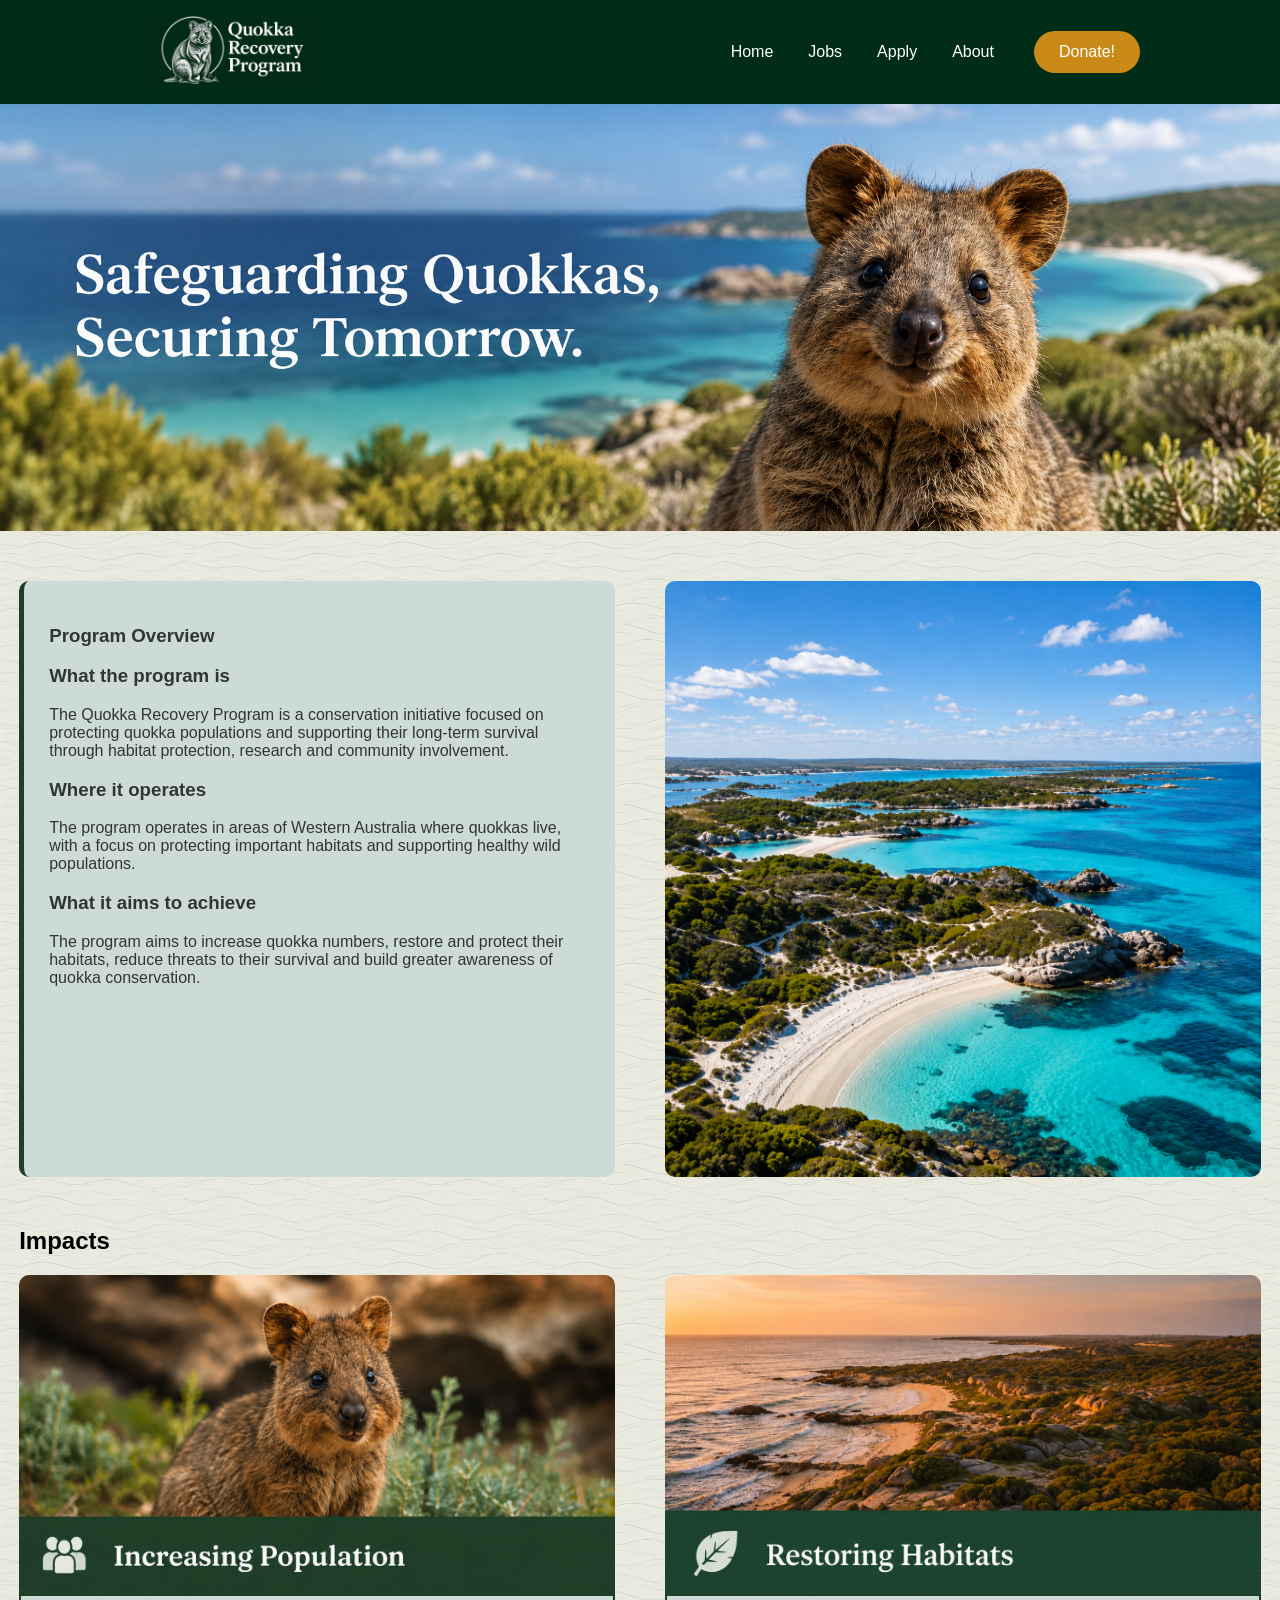
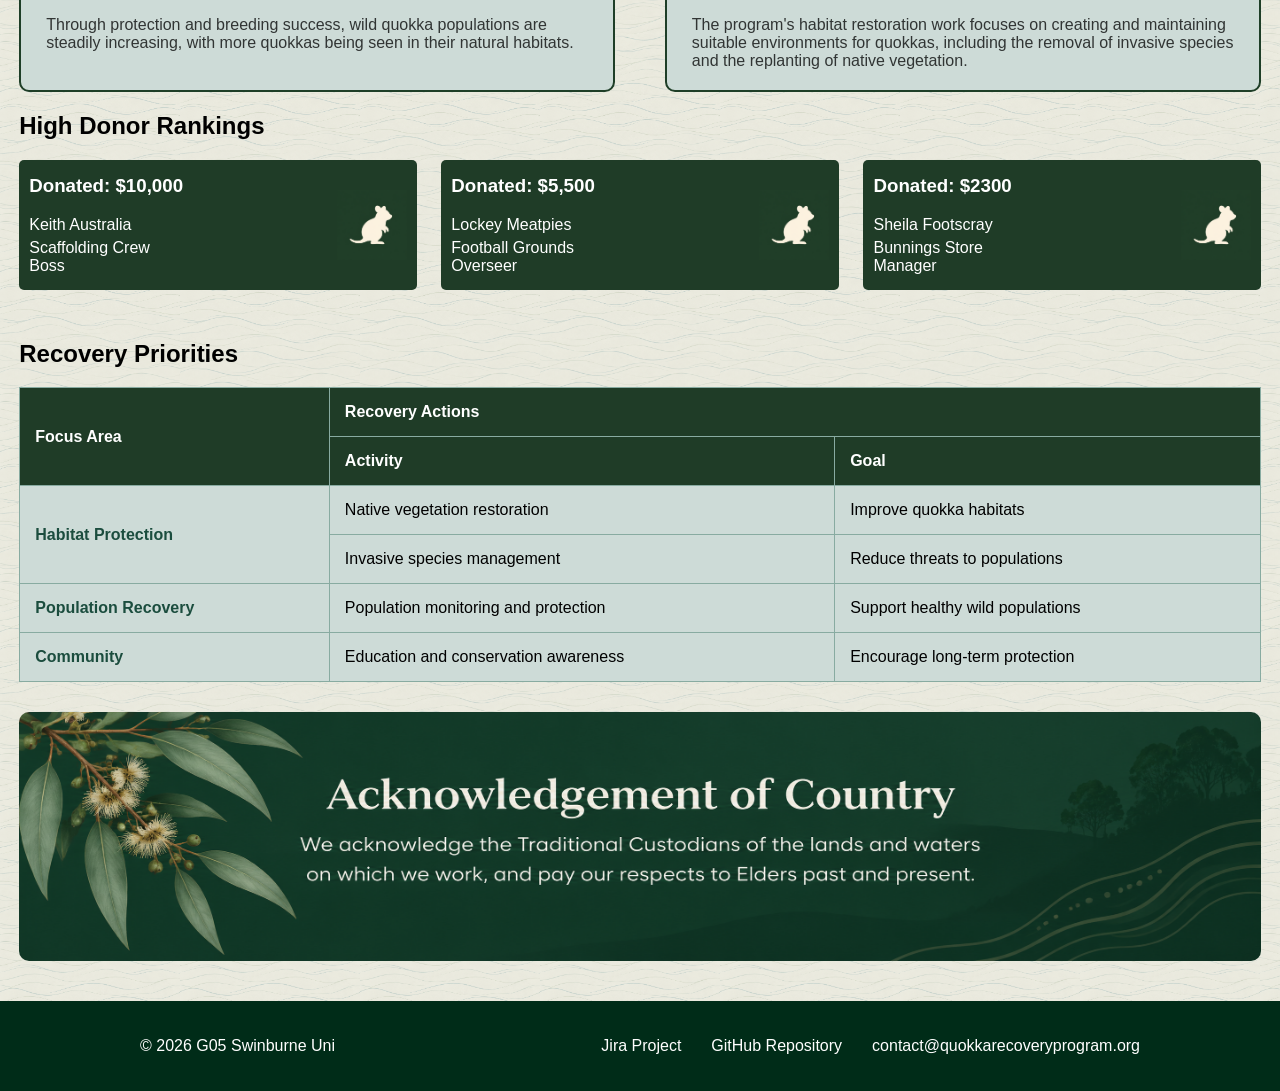
==== commit ef0ad178: "Merge branch 'main' of https://github.com/106009537/g05-applied-web-project" ====
--- a/index.html
+++ b/index.html
@@ -10,71 +10,63 @@
 <body>
 
 
-  <header>
-
-      <div class="header-top">
-
-          <a href="index.html">
-              <img
-                  class="logo"
-                  src=""
-                  alt="Logo">
-          </a>
-
-          <a class="donate-button" href="#">
-              Donate!
-          </a>
-
-      </div>
-
-      <nav>
-          <a href="index.html">Home</a>
-          <a href="jobs.html">Jobs</a>
-          <a href="apply.html">Apply</a>
-          <a href="about.html">About</a>
-      </nav>
-
-  </header>
-
-
+    <header>
+        <div class="header-content">
+
+            <a href="index.html">
+                <img class="logo" src="images/quokka_logo.png" alt="Quokka Recovery Program">
+            </a>
+
+            <nav>
+                <a href="index.html">Home</a>
+                <a href="jobs.html">Jobs</a>
+                <a href="apply.html">Apply</a>
+                <a href="about.html">About</a>
+            </nav>
+
+            <a class="donate-button" href="#">Donate!</a>
+
+        </div>
+    </header>
+
+    <section id="introduction">
+
+        <figure>
+            <img src="images/main-image.png"
+                    alt="Quokka Recovery Program" />
+        </figure>
+    </section>
 
 
 
     <main>
 
-        <section id="introduction">
-            <h1>Company slogan here</h1>
-
-            <figure>
-                <img src="images/placeholder.png"
-                     alt="Quokka Recovery Program" />
-            </figure>
-        </section>
+
 
 
         <section id="overview">
 
-            <h2>Program Overview</h2>
-
             <article>
+                <h1>Program Overview</h1>
+
                 <h3>What the program is</h3>
                 <p>
-                    Text describing what the Quokka Recovery Program is.
+                    The Quokka Recovery Program is a conservation initiative focused on protecting quokka populations and supporting their long-term survival through habitat protection, research and community involvement.
                 </p>
 
                 <h3>Where it operates</h3>
                 <p>
-                    Text describing where the program operates.
+                    The program operates in areas of Western Australia where quokkas live, with a focus on protecting important habitats and supporting healthy wild populations.
                 </p>
 
                 <h3>What it aims to achieve</h3>
                 <p>
-                    Text describing the goals of the program.
+                    The program aims to increase quokka numbers, restore and protect their habitats, reduce threats to their survival and build greater awareness of quokka conservation.
                 </p>
             </article>
 
             <figure>
-                <img src="images/placeholder.png"
+                <img src="images/Island_vista.png"
                      alt="Quokka Recovery Program activities" />
             </figure>
 
@@ -85,73 +77,151 @@
 
             <h2>Impacts</h2>
 
-            <article>
-                <figure>
-                    <img src="images/placeholder.png"
-                         alt="Quokka population" />
-                </figure>
-
-                <h3>Increasing Population</h3>
-
-                <p>
-                    Text describing the program's impact on quokka populations.
-                </p>
-            </article>
-
-
-            <article>
-                <figure>
-                    <img src="images/placeholder.png"
-                         alt="Quokka habitat" />
-                </figure>
-
-                <h3>Restoring Habitats</h3>
-
-                <p>
-                    Text describing the program's habitat restoration work.
-                </p>
-            </article>
-
-        </section>
-
-
-        <section id="donors">
+            <div class="impact-container">
+                <article>
+                    <figure>
+                        <img src="images/increasing_population.png"
+                            alt="Quokka population" />
+                    </figure>
+
+                    <p>
+                        Through protection and breeding success, wild quokka populations are steadily increasing, with more quokkas being seen in their natural habitats.
+                    </p>
+                </article>
+
+
+                <article>
+                    <figure>
+                        <img src="images/restoring_habitats.png"
+                            alt="Quokka habitat" />
+                    </figure>
+
+                    <p>
+                        The program's habitat restoration work focuses on creating and maintaining suitable environments for quokkas, including the removal of invasive species and the replanting of native vegetation.
+                    </p>
+                </article>
+            </div>
+        </section>
+
+<!-- Adding inline styles for the donor section to satisfy the requirement -->
+        <section id="donors">  
 
             <h2>High Donor Rankings</h2>
-
-            <article>
-                <h3>Donated: $10,000</h3>
-                <p><strong>Keith Australia</strong></p>
-                <p>Scaffolding Crew Boss</p>
-            </article>
-
-            <article>
-                <h3>Donated: $5500</h3>
-                <p><strong>Lockey Meatpies</strong></p>
-                <p>Football Grounds Overseer</p>
-            </article>
-
-            <article>
-                <h3>Donated: $2300</h3>
-                <p><strong>Sheila Footscray</strong></p>
-                <p>Bunnings Store Manager</p>
-            </article>
-
-        </section>
+            <div class="donor-container">
+            <article style="display: flex; justify-content: space-between; align-items: center; background-color: #1F3C27; color: white; padding: 10px; border-radius: 5px;">
+                
+                <div>
+                    <h3>Donated: $10,000</h3>
+                    <p>Keith Australia</p>
+                    <p>Scaffolding Crew <br>Boss</p>
+                </div>
+
+                <img src="images/sillouhette.png"
+                    alt="placeholder"
+                    style="width: 70px; height: 70px; object-fit: contain; margin-left: 5px; flex-shrink: 0;">
+            </article>
+            <article style="display: flex; justify-content: space-between; align-items: center; background-color: #1F3C27; color: white; padding: 10px; border-radius: 5px;">
+                
+                <div>
+                    <h3>Donated: $5,500</h3>
+                    <p>Lockey Meatpies</p>
+                    <p>Football Grounds <br>Overseer</p>
+                </div>
+
+                <img src="images/sillouhette.png"
+                    alt="placeholder"
+                    style="width: 70px; height: 70px; object-fit: contain; margin-left: 15px; flex-shrink: 0;">
+            </article>
+            <article style="display: flex; justify-content: space-between; align-items: center; background-color: #1F3C27; color: white; padding: 10px; border-radius: 5px;">
+                
+                <div>
+                    <h3>Donated: $2300</h3>
+                    <p>Sheila Footscray</p>
+                    <p>Bunnings Store <br>Manager</p>
+                </div>
+
+                <img src="images/sillouhette.png"
+                    alt="placeholder"
+                    style="width: 70px; height: 70px; object-fit: contain; margin-left: 15px; flex-shrink: 0;">
+            </article>
+            </div>
+    
+
+        </section>
+
+        <section id="recovery-table">
+    <h2>Recovery Priorities</h2>
+
+    <table>
+        <thead>
+            <tr>
+                <th rowspan="2" scope="col" id="focus">Focus Area</th>
+                <th colspan="2" scope="colgroup" id="actions">Recovery Actions</th>
+            </tr>
+            <tr>
+                <th scope="col" id="activity">Activity</th>
+                <th scope="col" id="goal">Goal</th>
+            </tr>
+        </thead>
+
+        <tbody>
+            <tr>
+                <th rowspan="2" scope="rowgroup" id="habitat">Habitat Protection</th>
+                <td headers="habitat activity">Native vegetation restoration</td>
+                <td headers="habitat goal">Improve quokka habitats</td>
+            </tr>
+
+            <tr>
+                <td headers="habitat activity">Invasive species management</td>
+                <td headers="habitat goal">Reduce threats to populations</td>
+            </tr>
+
+            <tr>
+                <th scope="row" id="population">Population Recovery</th>
+                <td headers="population activity">Population monitoring and protection</td>
+                <td headers="population goal">Support healthy wild populations</td>
+            </tr>
+
+            <tr>
+                <th scope="row" id="community">Community</th>
+                <td headers="community activity">Education and conservation awareness</td>
+                <td headers="community goal">Encourage long-term protection</td>
+            </tr>
+        </tbody>
+    </table>
+</section>
 
 
         <section id="acknowledgement">
 
-              <img src="images/placeholder.png"
-                   alt="Acknowledgement of Country" />
+            <img src="images/acknowledgement.png"
+                alt="Acknowledgement of Country"
+                style="border-radius: 10px;">
 
         </section>
 
     </main>
 
-  <footer>
-    <hr>
-    <p>&copy; 2026 G05 Swinburne Uni</p>
-  </footer>
+<footer>
+    <div class="footer-content">
+        <p>&copy; 2026 G05 Swinburne Uni</p>
+
+        <div class="footer-links">
+            <a href="https://g05-applied-web-project.atlassian.net/jira/software/projects/SCRUM/boards/1"
+               target="_blank">
+                Jira Project
+            </a>
+
+            <a href="https://github.com/106009537/g05-applied-web-project.git"
+               target="_blank">
+                GitHub Repository
+            </a>
+
+            <a href="mailto:106009537@student.swin.edu.au">
+                contact@quokkarecoveryprogram.org
+            </a>
+        </div>
+    </div>
+</footer>
 </body>
 </html>
--- a/styles.css
+++ b/styles.css
@@ -1,50 +1,110 @@
-nav {
-    display: flex;
-    justify-content: space-around;
-
-    padding: 20px;
-
-    background-color: grey;
-/*  The below code stretches the nav to the full width of the viewport */
+main {
+    width: 97%;
+    max-width: 1400px;
+    margin: 0 auto;
+}
+
+html,
+body {
+    margin: 0;
+    padding: 0;
+}
+
+header {
+    background-color: #002C18;
     width: 100vw; /*   100% of the viewport width */
     margin-left: calc(50% - 50vw); /* calc 50% of the viewport width and subtract 50% of the parent element's width to center the nav */
 }
 
+.header-content {
+    width: 90%;
+    max-width: 1000px;
+    margin: 0 auto;
+    padding: 15px 0;
+
+    display: flex;
+    align-items: center;
+}
+
+.logo {
+    width: 180px;
+    height: auto;
+}
+
+nav {
+    display: flex;
+    gap: 35px;
+    margin-left: auto;
+}
+
 nav a {
-    color: black;
+    color: white;
     text-decoration: none;
 }
 
-.logo {
-    border: 3px solid black;
-    padding: 30px;
-    margin-left: 5%;
-    
+nav a:hover {
+    background-color: #143A2F;
 }
 
 .donate-button {
-    background-color: rgba(11, 58, 31, 0.815);
-    color: white;
-    padding: 15px 25px;
-    border-radius: 5px;
+    margin-left: 40px;
+
+    background-color: #C98A17;
+    color: white;
+    padding: 12px 25px;
+    border-radius: 25px;
     text-decoration: none;
-    margin-right: 10%;
-}
-
-.header-top {
+}
+
+.donate-button:hover {
+    background-color: #A96F0D;
+}
+
+body {
+  
+    font-family: 'Trebuchet MS', 'Lucida Sans Unicode', 'Lucida Grande', 'Lucida Sans', Arial, sans-serif;
+    background-color: #ffffff;
+
+    background-image: url("images/waves-pattern.png");
+    background-repeat: repeat;
+    background-size: 180px;
+    }
+
+
+
+
+footer {
+    background-color: #002C18;
+    color: white;
+    margin-top: 40px;
+}
+
+.footer-content {
+    width: 90%;
+    max-width: 1000px;
+    margin: 0 auto;
+
     display: flex;
     justify-content: space-between;
     align-items: center;
-    padding: 15px;
-  
-}
-
-
-body {
-  background-color: lightgray;
-  font-family: 'Trebuchet MS', 'Lucida Sans Unicode', 'Lucida Grande', 'Lucida Sans', Arial, sans-serif;
-  margin: 10%;
-}
+
+    padding: 20px 0;
+}
+
+.footer-links {
+    display: flex;
+    gap: 30px;
+}
+
+.footer-links a {
+    color: white;
+    text-decoration: none;
+}
+
+.footer-links a:hover {
+    text-decoration: underline;
+}
+
 
 /* =======================================================
         For the homepage
@@ -54,7 +114,7 @@
 /* -------------------- */
 
 #introduction {
-    margin-top: 30px;
+    margin-top: 0;
 }
 
 #introduction figure {
@@ -62,7 +122,10 @@
 }
 
 #introduction img {
-    width: 100%;
+    display: block;
+    width: 100vw; /*   100% of the viewport width */
+    margin-left: calc(50% - 50vw);
+    height: auto;
 }
 
 
@@ -72,23 +135,58 @@
 
 #overview {
     margin-top: 50px;
-    overflow: auto;
+
+    /* Grid creates two equal columns with a consistent gap between them.
+       This keeps the article and image aligned along the same centre line. */
+    display: grid;
+    grid-template-columns: 1fr 1fr;
+
+    /* Creates the vertical strip of space between the two columns. */
+    gap: 4%;
+
+    /* Makes both grid items stretch to the same row height. */
+    align-items: stretch;
 }
 
 #overview article {
-    float: left;
-    width: 42%;
+    width: 100%;
+
+    /* box-sizing ensures the padding and border are included
+       inside the element's total width and height. */
+    box-sizing: border-box;
+
+    padding: 25px;
+
+    background-color: #cddbd7;
+    color: #313534;
+
+    border-radius: 10px;
+    border-left: 5px solid #1E3E27;
+    
 }
 
 #overview figure {
-    float: right;
-    width: 52%;
-    margin: 0;
+    width: 100%;
+    margin: 0;
+
+    border-radius: 10px;
+
+    /* Hides any part of the image that extends past
+       the rounded edges of the figure. */
+    overflow: hidden;
 }
 
 #overview img {
     width: 100%;
- 
+    height: 100%;
+
+    /* Fills the figure without stretching the image.
+       Parts of the image may be cropped if necessary. */
+    object-fit: cover;
+
+    /* Removes the small inline-image gap that browsers
+       can otherwise leave underneath an image. */
+    display: block;
 }
 
 
@@ -97,27 +195,72 @@
 /* -------------------- */
 
 #impacts {
-    clear: both;
-    margin-top: 30px;
-    overflow: auto;
+    margin-top: 50px;
+}
+
+#impacts .impact-container {
+    /* Uses the same two-column grid as the overview section,
+       so all four elements stay aligned around the same centre line. */
+    display: grid;
+    grid-template-columns: 1fr 1fr;
+
+    /* Matches the overview gap so the whitespace lines up vertically. */
+    gap: 4%;
+
+    /* Makes both impact cards the same height if their
+       content lengths are slightly different. */
+    align-items: stretch;
 }
 
 #impacts article {
-    float: left;
-    width: 48%;
-    margin-right: 4%;
-}
-
-#impacts article:last-child {
-    margin-right: 0;
+    width: 100%;
+    margin: 0;
+
+    /* Keeps padding and borders, if added later,
+       inside the width of the grid column. */
+    box-sizing: border-box;
+
+    /* Flexbox is used inside each card so the image and
+       text are arranged vertically as one unit. */
+    display: flex;
+    flex-direction: column;
 }
 
 #impacts figure {
+    /* Making sure that the figure doesn't have margins
+       so that it aligns properly with the article. */
     margin: 0;
 }
 
 #impacts img {
     width: 100%;
+
+    /* Removes the default inline-image gap underneath the image. */
+    display: block;
+
+    border-radius: 10px 10px 0 0;
+}
+
+#impacts h3 {
+    color: #1B4D3E;
+}
+
+#impacts article p {
+    margin: 0;
+
+    background-color: #cddbd7;
+    color: #313534;
+
+    padding: 20px 25px;
+
+    border: 2px solid #1E3E27;
+
+    /* Only round the bottom corners so the text section
+       connects seamlessly to the square-bottomed image. */
+    border-radius: 0 0 10px 10px;
+
+    /* Makes both text areas stretch evenly if one has more text. */
+    flex-grow: 1;
 }
 
 
@@ -125,25 +268,38 @@
 /* Donor rankings       */
 /* -------------------- */
 
-#donors {
-    clear: both;
-    margin-top: 30px;
-    overflow: auto;
+#donors .donor-container {
+    display: flex;
+
+    /* Keeps all three donor cards in one row. */
+    flex-wrap: nowrap;
+
+    /* Creates even space between the cards. */
+    gap: 2%;
+
+    /* Centers the group of cards within the page. */
+    justify-content: center;
+
+    align-items: stretch;
 }
 
 #donors article {
-    float: left;
-
-    width: 29%;
-
-    margin-right: 2%;
+    /* Each card takes an equal share of the available row width. */
+    flex: 1;
+
+    /* Prevents them from growing too wide. */
+    max-width: 32%;
+
+    margin: 0;
     padding: 1%;
 
-    border: 1px solid #dddddd;
-}
-
-#donors article:last-child {
-    margin-right: 0;
+    background-color: #1F3C27;
+    color: white;
+
+    border: none;
+    border-radius: 10px;
+
+    box-sizing: border-box;
 }
 
 #donors h3 {
@@ -154,6 +310,36 @@
     margin: 5px 0;
 }
 
+
+/* -------------------- */
+/* Recovery table       */
+/* -------------------- */
+
+#recovery-table {
+    margin-top: 50px;
+}
+
+#recovery-table table {
+    width: 100%;
+    border-collapse: collapse;
+    background-color: #cddbd7;
+}
+
+#recovery-table th,
+#recovery-table td {
+    border: 1px solid #88aba1;
+    padding: 15px;
+    text-align: left;
+}
+
+#recovery-table thead th {
+    background-color: #1F3C27;
+    color: white;
+}
+
+#recovery-table tbody th {
+    color: #1B4D3E;
+}
 
 /* -------------------- */
 /* Acknowledgement      */
@@ -166,7 +352,8 @@
 
 #acknowledgement img {
     width: 100%;
-    height: 180px;
+    display: block;
+    border-radius: 10px;
 }
 
 
@@ -178,14 +365,38 @@
 
 /* About page */
 
+#about-title {
+    background-color: #1B4D3E;
+    border-left: 5px solid rgb(64, 87, 81);
+    color: white;
+    padding: 30px;
+    border-radius: 10px;
+    margin-top: 40px;
+    margin-bottom: 30px;
+}
+
 #team {
     display: flex;
     justify-content: space-between;
     margin-top: 40px;
+    gap: 20px
 }
 
 #team article {
     width: 45%;
+    background-color: #cddbd7;
+    color: #313534;
+    padding: 30px;
+    border-radius: 10px;
+    border-left: 5px solid #88aba1;
+}
+
+#team article h1 {
+    color: #1B4D3E;
+}
+
+#team article h2 {
+    color: #1B4D3E;
 }
 
 #team figure {
@@ -195,24 +406,43 @@
 
 #team figure img {
     width: 100%;
+    border-radius: 10px;
 }
 
 
 /* Quotes + fun facts */
 
 #team-details {
-    display: flex;
-    justify-content: space-between;
+    display: flex; /* Flexbox layout - arranges all the child elements in a row */
+    /* Maybe I should have done the floated elements with flexbox too*/
+    justify-content: space-between; /* Makes space between child elements evenly */
     margin-top: 50px;
+    gap: 20px;
 }
 
 #team-details article {
     width: 45%;
+    background-color: #cddbd7;
+    color: #313534;
+    padding: 30px;
+    border-radius: 10px;
+    border-left: 5px solid #88aba1;
+}
+
+#team-details article h2 {
+    color: #1B4D3E;
+}
+
+#team-details article h3 {
+    color: #1B4D3E;
 }
 
 #team-details table {
     width: 48%;
-    border-collapse: collapse;
+    border-collapse: collapse; /* Makes all the borders in the table collapse into a single border instead of having double borders */
+    background-color: #cddbd7;
+    border-radius: 10px;
+    overflow: hidden;
 }
 
 #team-details th,
@@ -221,8 +451,24 @@
     padding: 15px;
 }
 
+#team-details thead th {
+    background-color: #1B4D3E;
+    color: white;
+}
+
+#team-details tbody th {
+    color: #1B4D3E;
+    background-color: #cddbd7;
+}
+
+#team-details tbody td {
+    color: #313534;
+}
+
 
 /* Definition list spacing */
+/* dt = definition term
+dd = definition description */
 
 dt {
     margin-top: 20px;
@@ -232,6 +478,9 @@
     margin-top: 5px;
 }
 
+#team article dt:hover {
+    color: #C98A17;
+}
 
 
 /* =============================================
@@ -245,6 +494,13 @@
     border-radius: 5px;
     text-decoration: none;
     margin-left: 20px;
+    font-weight: bold;
+    border-left: 5px solid rgb(102, 68, 5);
+}
+
+.apply-here:hover {
+    background-color: rgb(102, 68, 5);
+    border-left: 5px solid rgb(92, 61, 4);
 }
 
 .jobs-grid {
@@ -261,30 +517,44 @@
 
 .job-heading {
     margin: 0;
+    color: #1B4D3E;
 }
 
 #jobs-title {
     background-color: #1B4D3E;
+    border-left: 5px solid rgb(64, 87, 81);
     color: white;
     padding: 30px;
     border-radius: 10px;
+    margin-top: 40px;
     margin-bottom: 30px;
 }
 
-#jobs-info {
-    color: rgb(0, 0, 0);
-}
-
-.job-heading {
-    color: rgb(0, 0, 0);
-}
-
 .job-block{
-    background-color: #b0bdad;
-    color: black;
+    background-color: #cddbd7;
+    color: #313534;
     padding: 30px;
     margin-bottom: 30px;
     border-radius: 10px;
+    border-left: 5px solid #88aba1;
+}
+
+#jobs-title h1{
+    color: white;
+}
+
+#jobs-info {
+    width: 25%;
+    margin: 30px 3% 30px 0;
+    padding: 20px;
+    background-color: #a7d4c7;
+    border-left: 5px solid #88aba1;
+    border-radius: 10px;
+    float: left;
+}
+
+#jobs-info h2 {
+    color: #1B4D3E;
 }
 
 .jobs-image {
@@ -300,3 +570,117 @@
     display: block;
 }
 
+/* =============================================
+       For the apply page
+============================================= */
+
+#apply-title {
+    background-color: #1B4D3E;
+    border-left: 5px solid rgb(64, 87, 81);
+    color: white;
+    padding: 30px;
+    border-radius: 10px;
+    margin-top: 40px;
+    margin-bottom: 15px;
+}
+
+.apply-introduction {
+    background-color: #a7d4c7;
+    color: #313534;
+    padding: 20px;
+    border-left: 5px solid #88aba1;
+    border-radius: 10px;
+    margin-bottom: 30px;
+}
+
+#application-form {
+    display: flex;
+    flex-direction: column;
+    gap: 20px;
+    margin-bottom: 40px;
+}
+
+.application-section {
+    background-color: #cddbd7;
+    color: #313534;
+    padding: 25px;
+    margin-bottom: 25px;
+    border: none;
+    border-left: 5px solid #88aba1;
+    border-radius: 10px;
+}
+
+.application-section legend {
+    background-color: #1B4D3E;
+    color: white;
+    padding: 10px 20px;
+    border-radius: 5px;
+    font-weight: bold;
+}
+
+.application-section label {
+    color: #313534;
+    font-weight: bold;
+}
+
+.application-section input[type="text"],
+.application-section input[type="email"],
+.application-section select,
+.application-section textarea {
+    padding: 10px;
+    margin-left: 10px;
+    border: 1px solid #88aba1;
+    border-radius: 5px;
+
+}
+
+.application-section textarea {
+    margin-left: 0;
+    margin-top: 10px;
+    width: 90%;
+    max-width: 600px;
+}
+
+.application-section input[type="radio"],
+.application-section input[type="checkbox"] {
+    margin-right: 5px;
+}
+
+.application-section p label {
+    margin-right: 20px;
+}
+
+#form-buttons {
+    margin-top: 30px;
+}
+
+#form-buttons input[type="submit"] {
+    background-color: rgb(129, 86, 7);
+    color: white;
+    padding: 15px 25px;
+    border: none;
+    border-left: 5px solid rgb(102, 68, 5);
+    border-radius: 5px;
+    font-weight: bold;
+    cursor: pointer;
+}
+
+#form-buttons input[type="submit"]:hover {
+    background-color: rgb(102, 68, 5);
+    border-left: 5px solid rgb(92, 61, 4);
+}
+
+#form-buttons input[type="reset"] {
+    background-color: #1B4D3E;
+    color: white;
+    padding: 15px 25px;
+    border: none;
+    border-radius: 5px;
+    font-weight: bold;
+    margin-left: 10px;
+    cursor: pointer;
+}
+
+#form-buttons input[type="reset"]:hover {
+    background-color: #143A2F;
+}
